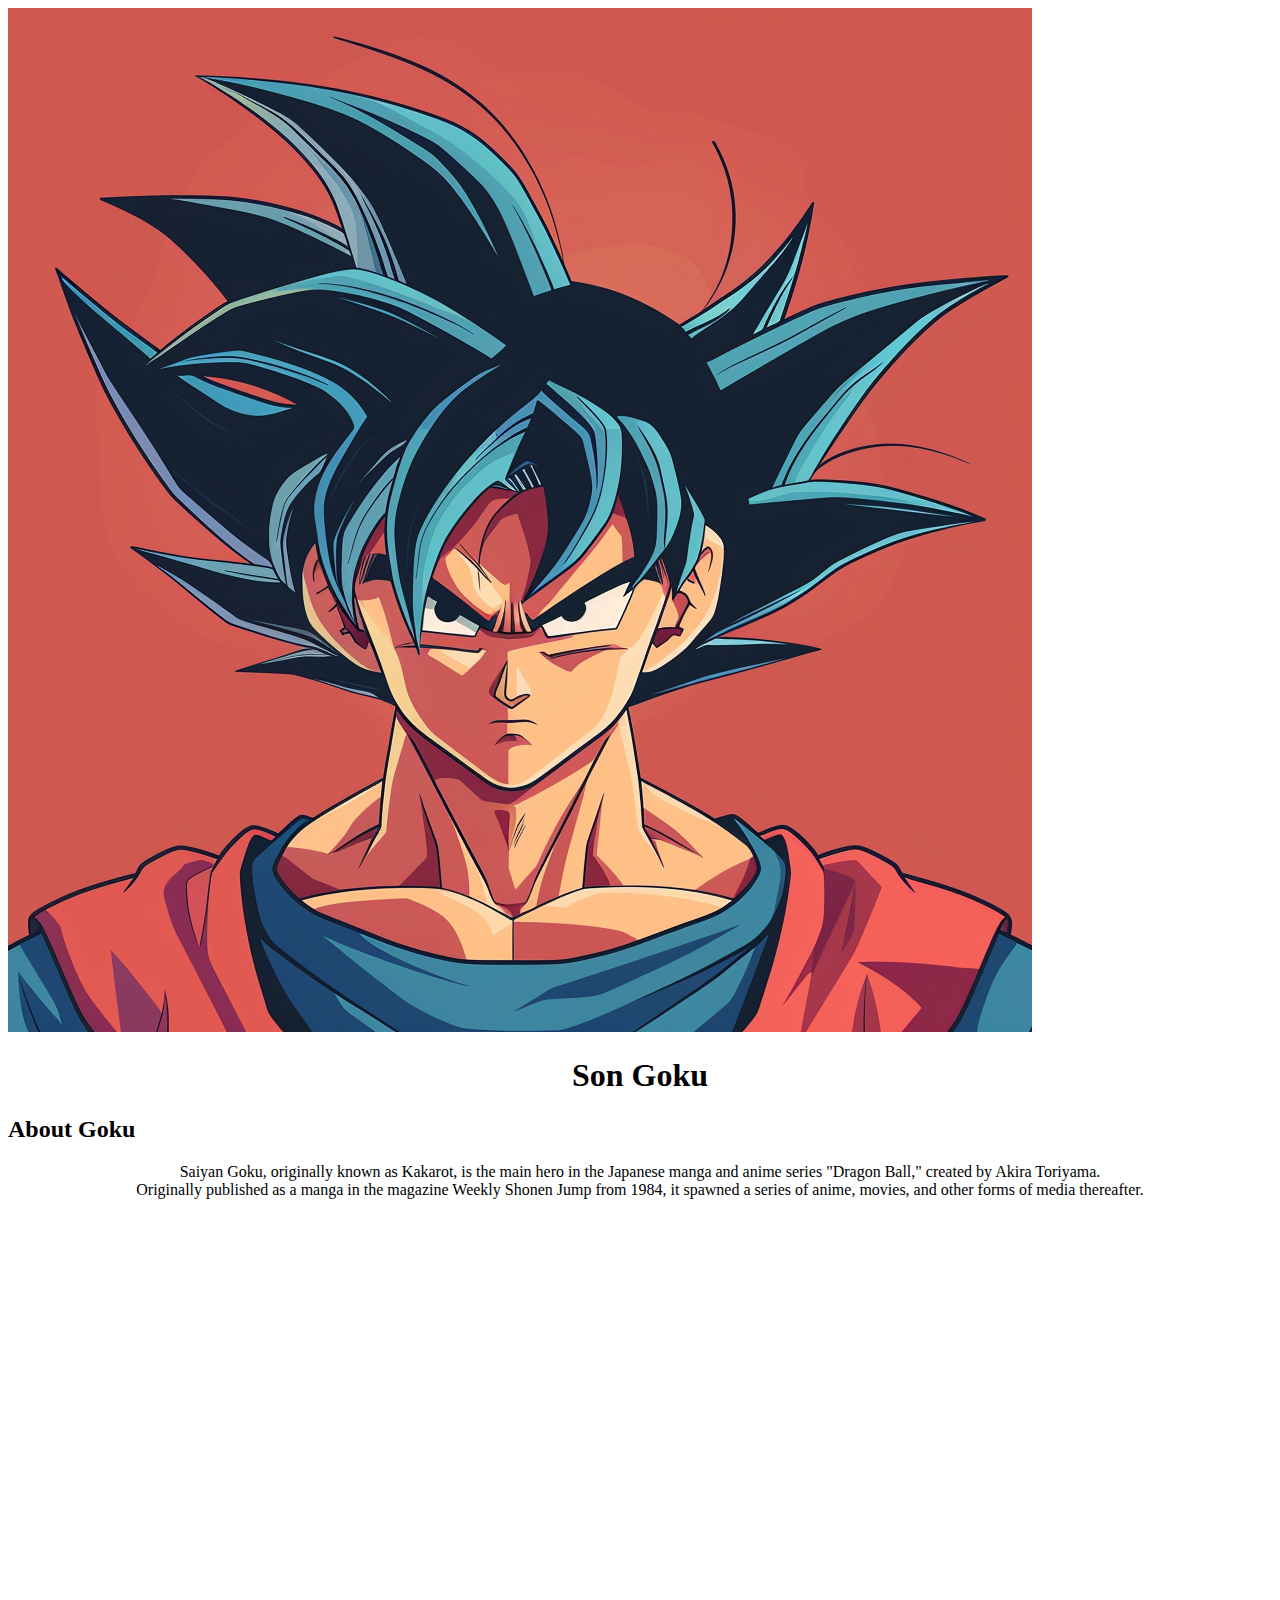
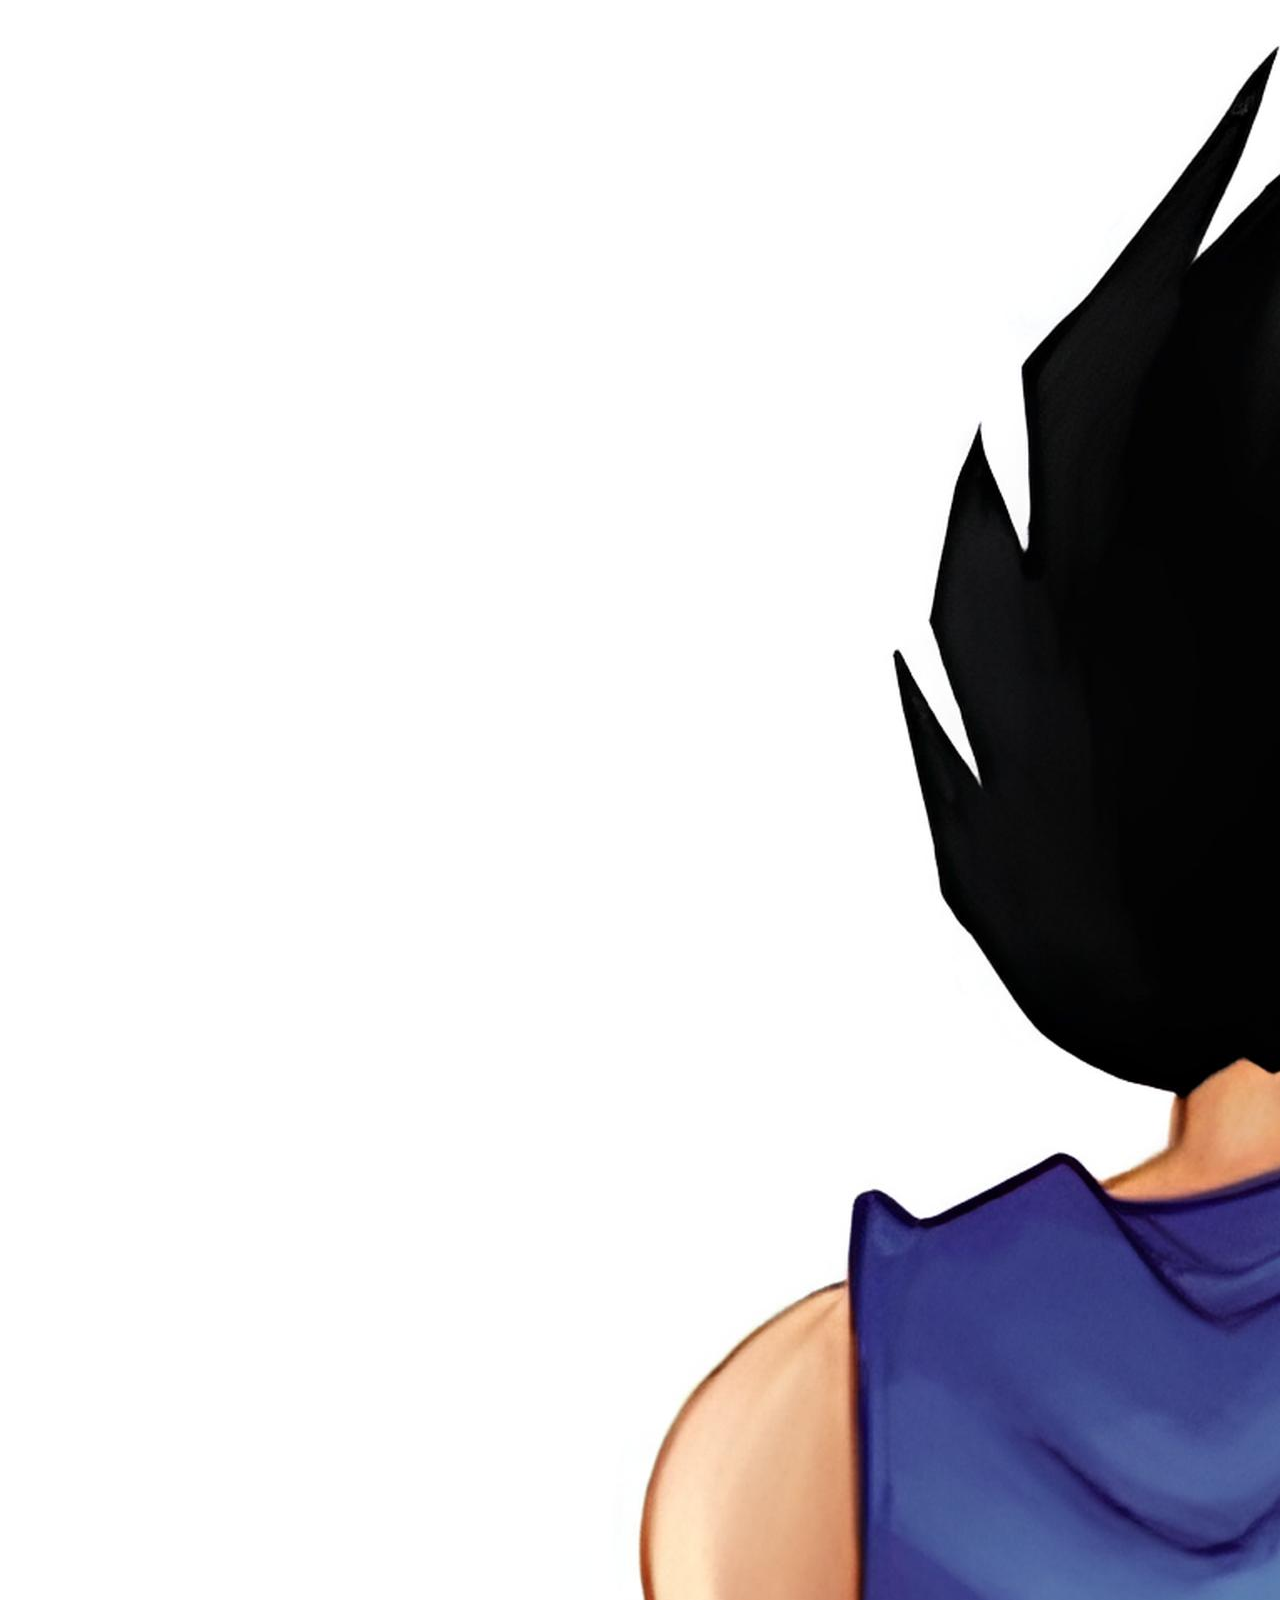
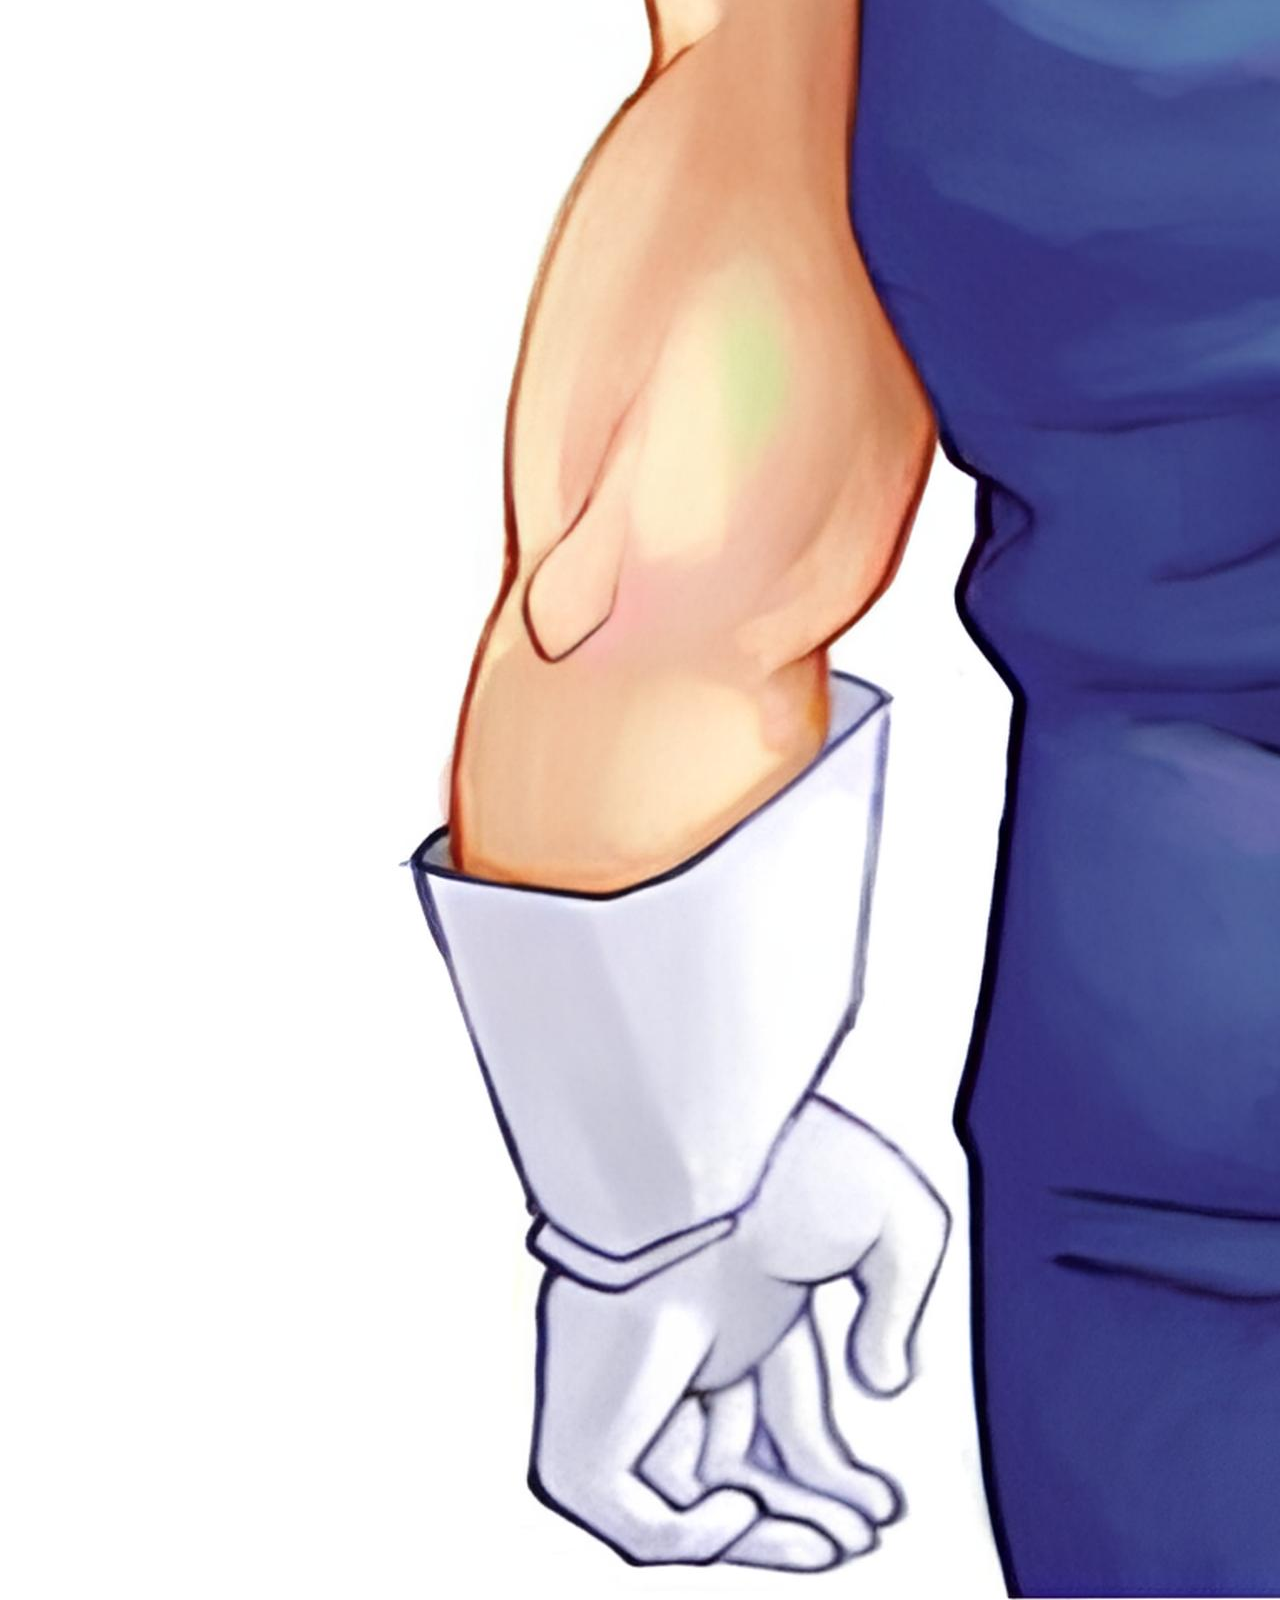
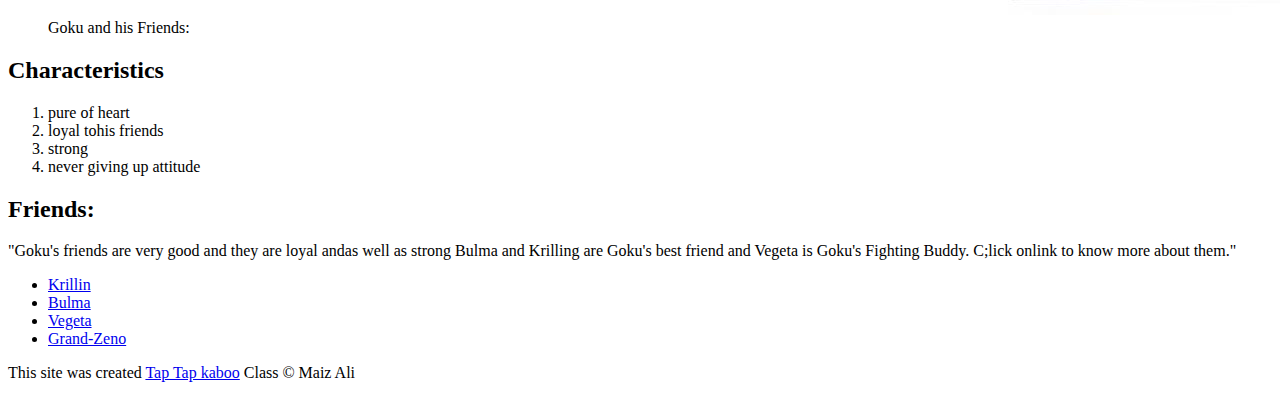
==== index.html @ d42422aa "change img name" ====
<!DOCTYPE html>
<html lang="en">
<head>
    <meta charset="UTF-8">
    <meta name="viewport" content="width=device-width, initial-scale=1.0">
    
    <title>Goku</title>
    <link rel="icon" type="image/x-icon" href="/img/tab.jpg">
    
</head>
<body>
    <!--Header Element-->
    <header>
        <img src="/img/one.png" alt="Goku">
        <h1><center>Son Goku</center></h1>
    </header>
    <!-- Main Element -->
     <main id="main">
<h2>About Goku</h2>
<p><center>  Saiyan <span class="change">Goku</span>, originally known as Kakarot, is the main hero in the Japanese manga and anime series "Dragon Ball," created by Akira Toriyama. <br> Originally published as a manga in the magazine Weekly Shonen Jump from 1984, it spawned a series of anime, movies, and other forms of media thereafter.</center></p>
<figure><img src="/img/two.jpg" alt="friend">
<figcaption>Goku and his Friends:</figcaption> </figure>

<h2>Characteristics</h2>
<!-- Characteristic  -->
<ol>
    <li>pure of heart</li>
    <li>loyal tohis friends</li>
    <li>strong</li>
    <li>never giving up attitude</li>
</ol>
<!-- Friends -->
<h2>Friends:</h2>
<caption>"Goku's friends are very good and they are loyal andas well as strong Bulma and Krilling are Goku's best friend and Vegeta is Goku's Fighting Buddy. C;lick onlink to know more about them."</caption>
<ul>
    <li><a href="https://dragonball.fandom.com/wiki/Krillin" target="_blank">Krillin</a></li>
    <li><a href="https://dragonball.fandom.com/wiki/Bulma?so=search"target="_blank" >Bulma</a></li>
    <li><a href="https://dragonball.fandom.com/wiki/Vegeta"target="_blank">Vegeta</a></li>
    <li><a href="https://dragonball.fandom.com/wiki/Zeno" target="_blank" >Grand-Zeno</a></li>
</ul>
<!-- Footer -->
     <footer>
        <p>This site was created <a href="https://www.taptapkaboom.com/" target="_blank">Tap Tap kaboo</a> Class &copy; Maiz Ali</p>
     </footer>

</main>
</body>
</html>
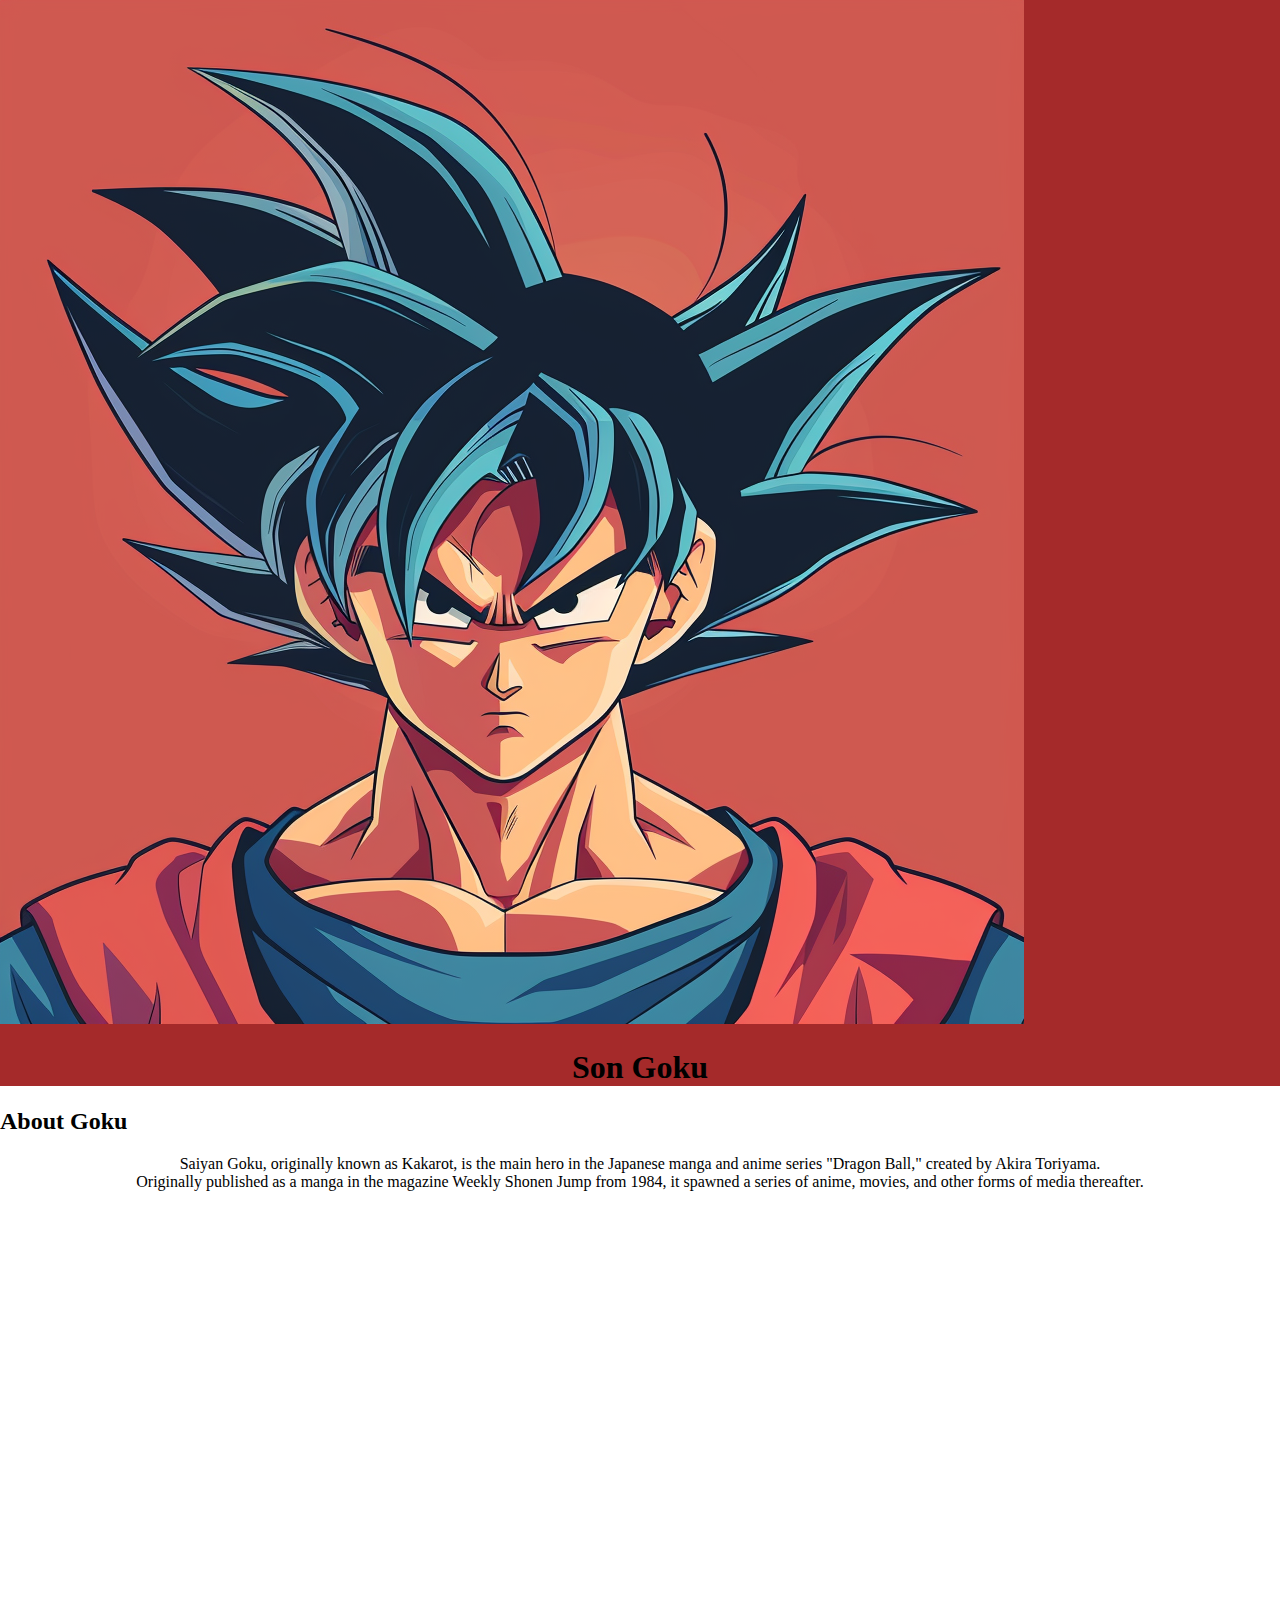
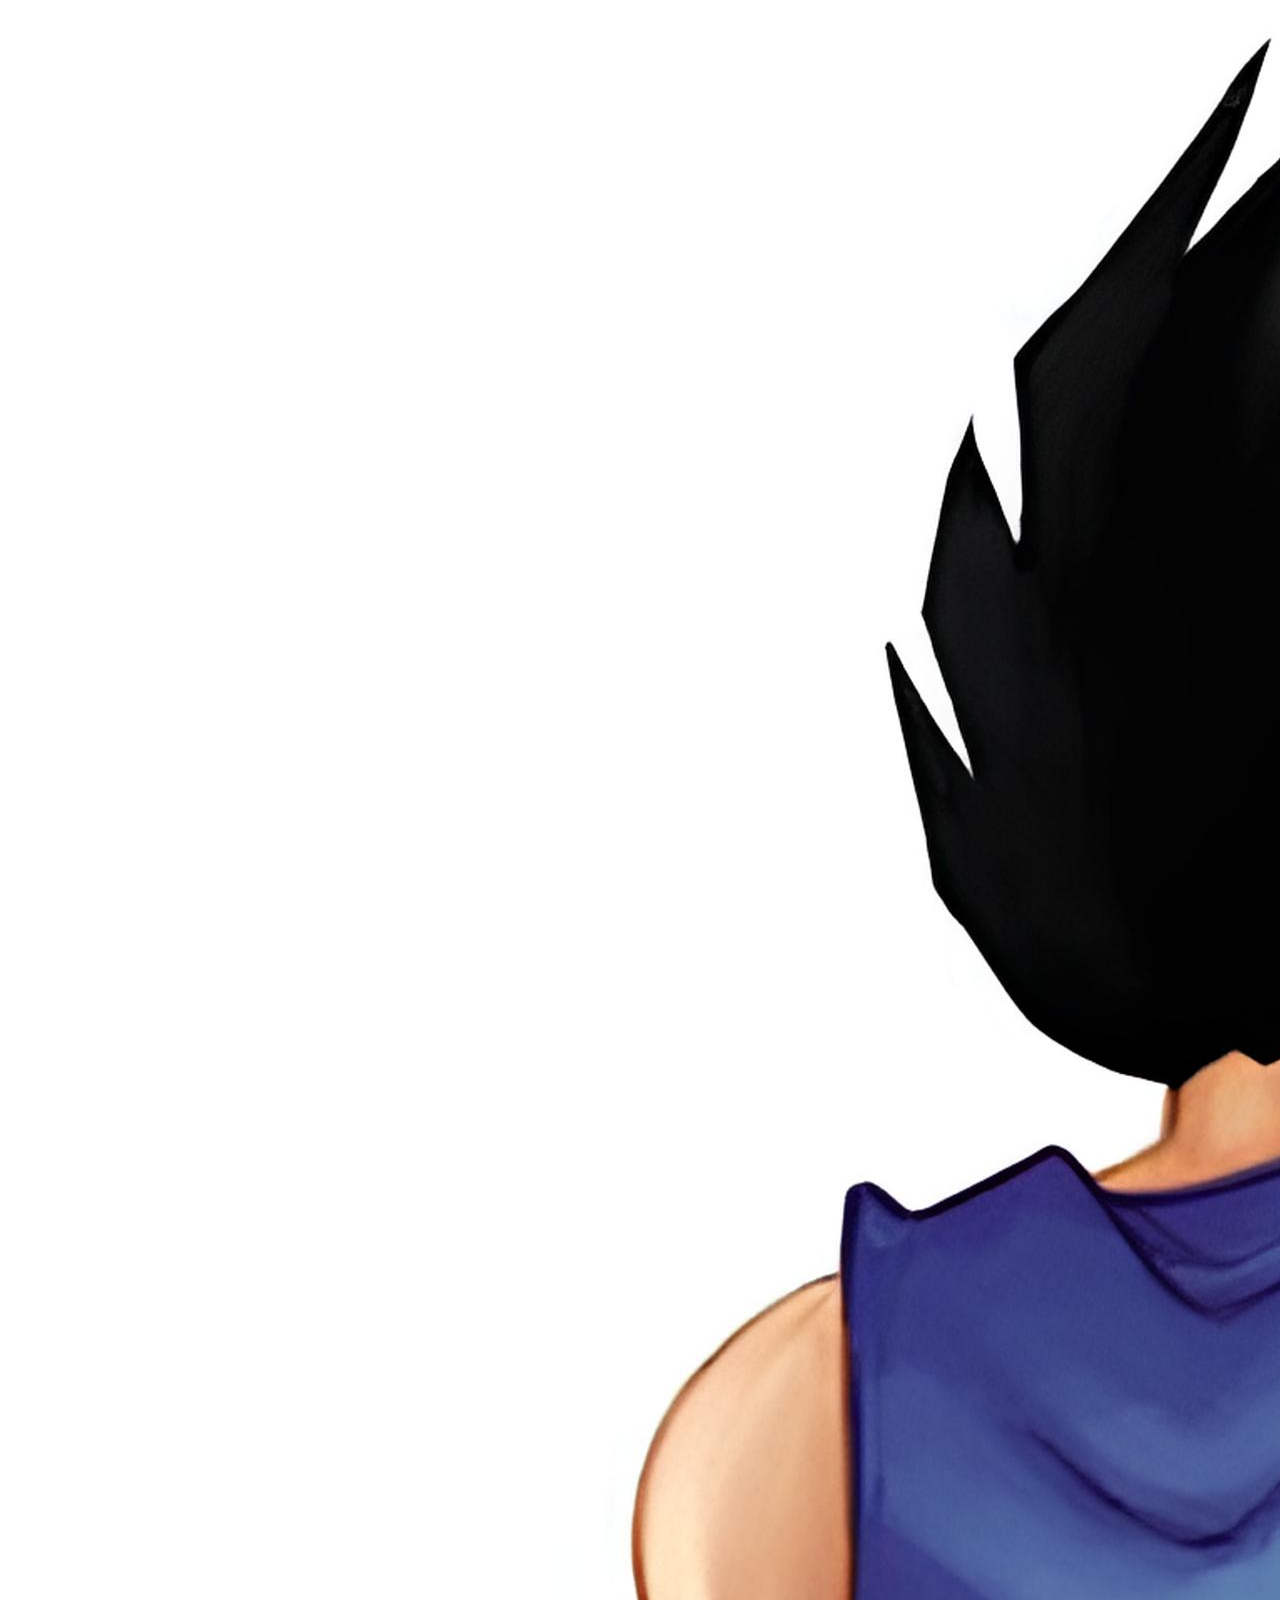
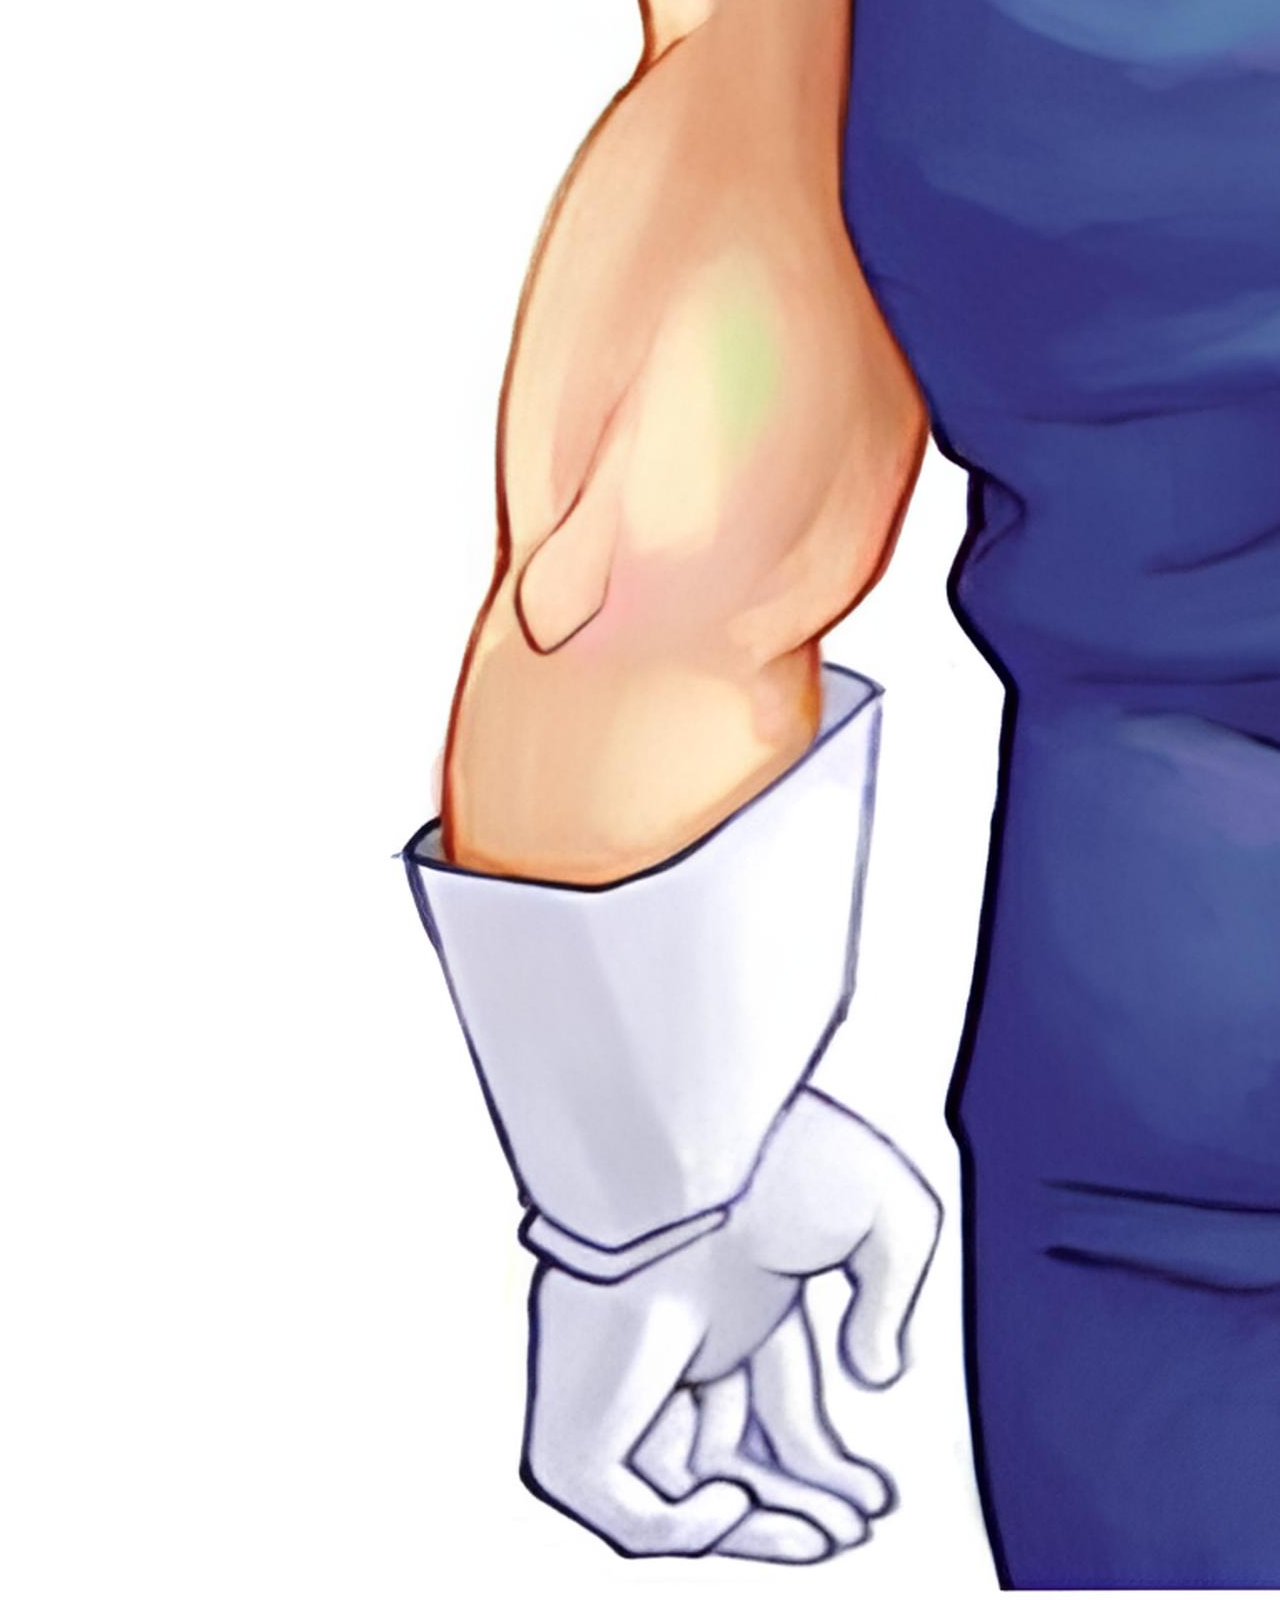
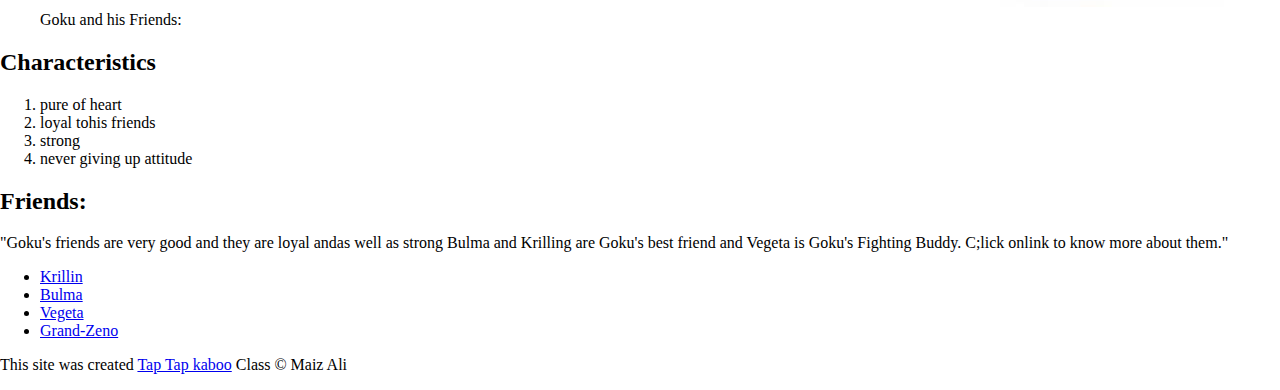
==== commit 020b8484: "writing css" ====
--- a/index.html
+++ b/index.html
@@ -6,7 +6,7 @@
     
     <title>Goku</title>
     <link rel="icon" type="image/x-icon" href="/img/tab.jpg">
-    
+    <link rel="stylesheet" href="/css/goku.css">
 </head>
 <body>
     <!--Header Element-->
--- a/css/goku.css
+++ b/css/goku.css
@@ -0,0 +1,6 @@
+html,body{
+    margin: 0;
+}
+header{
+    background-color: brown;
+}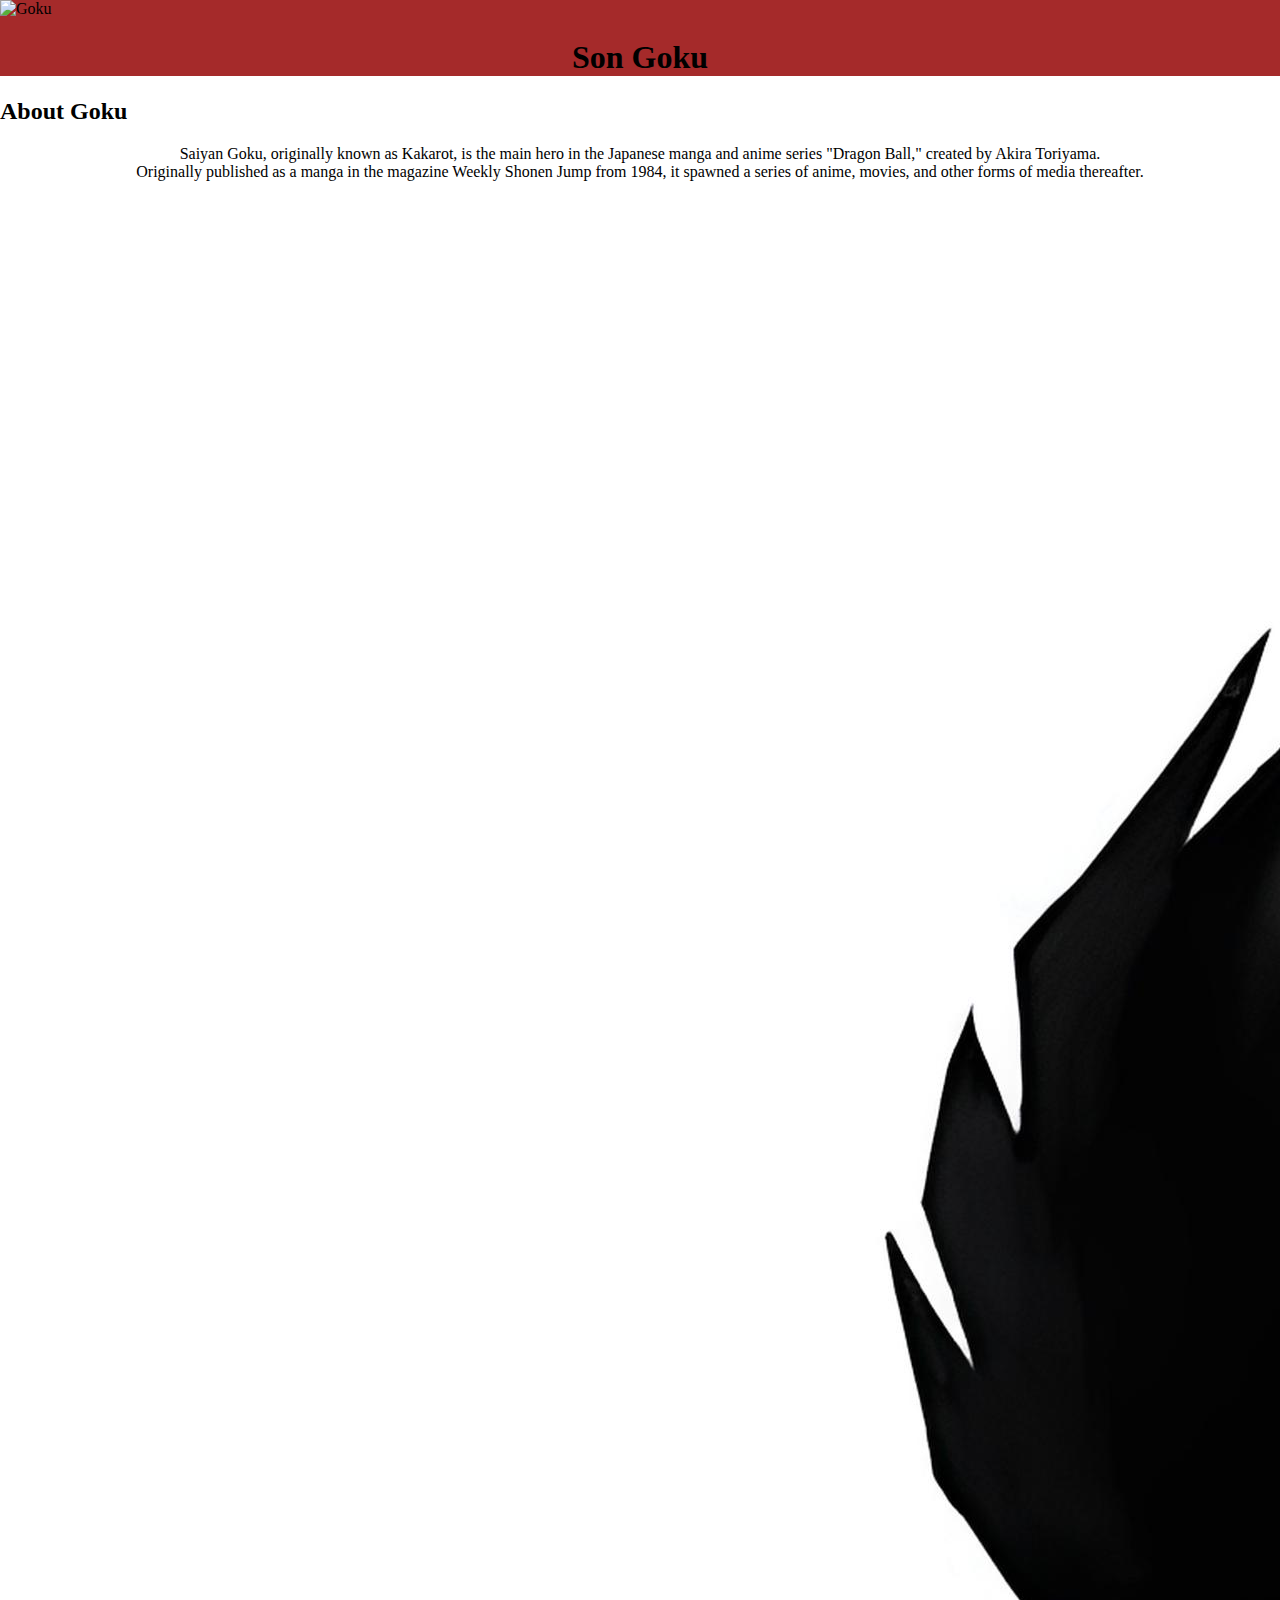
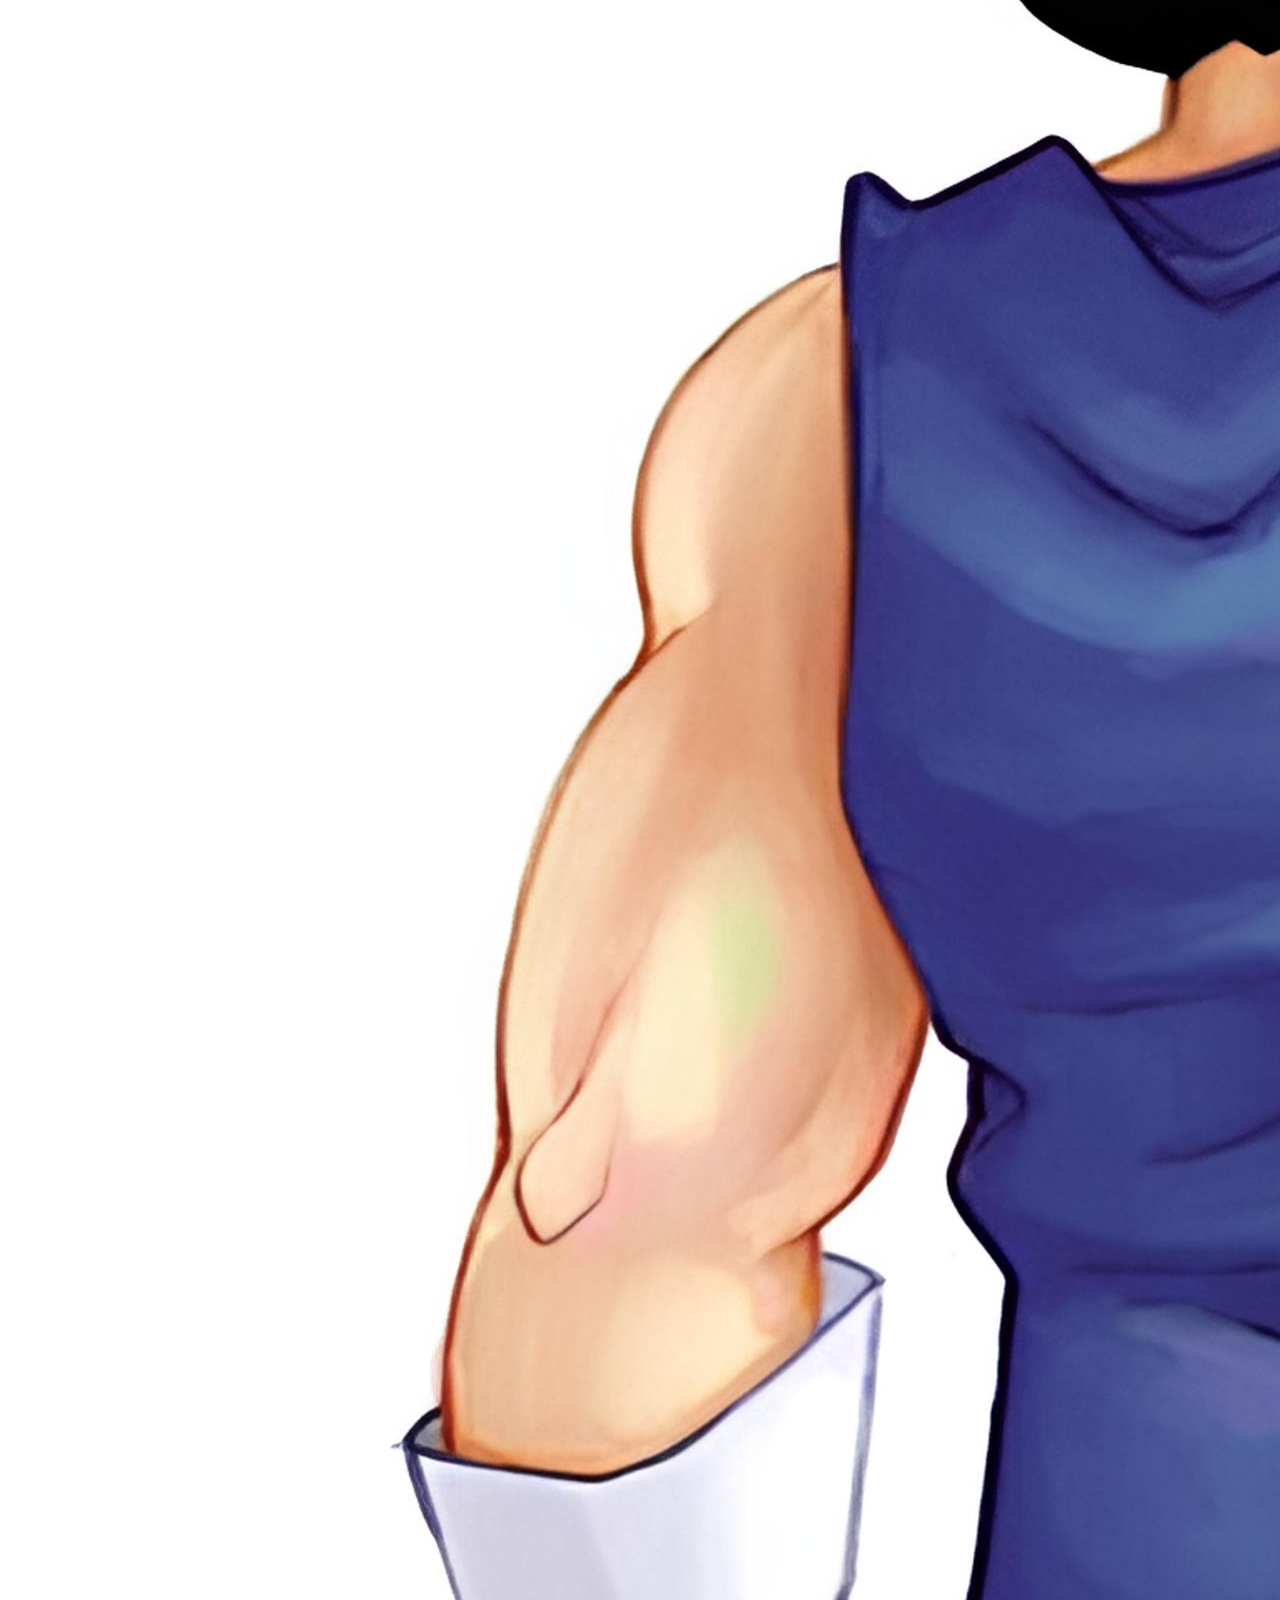
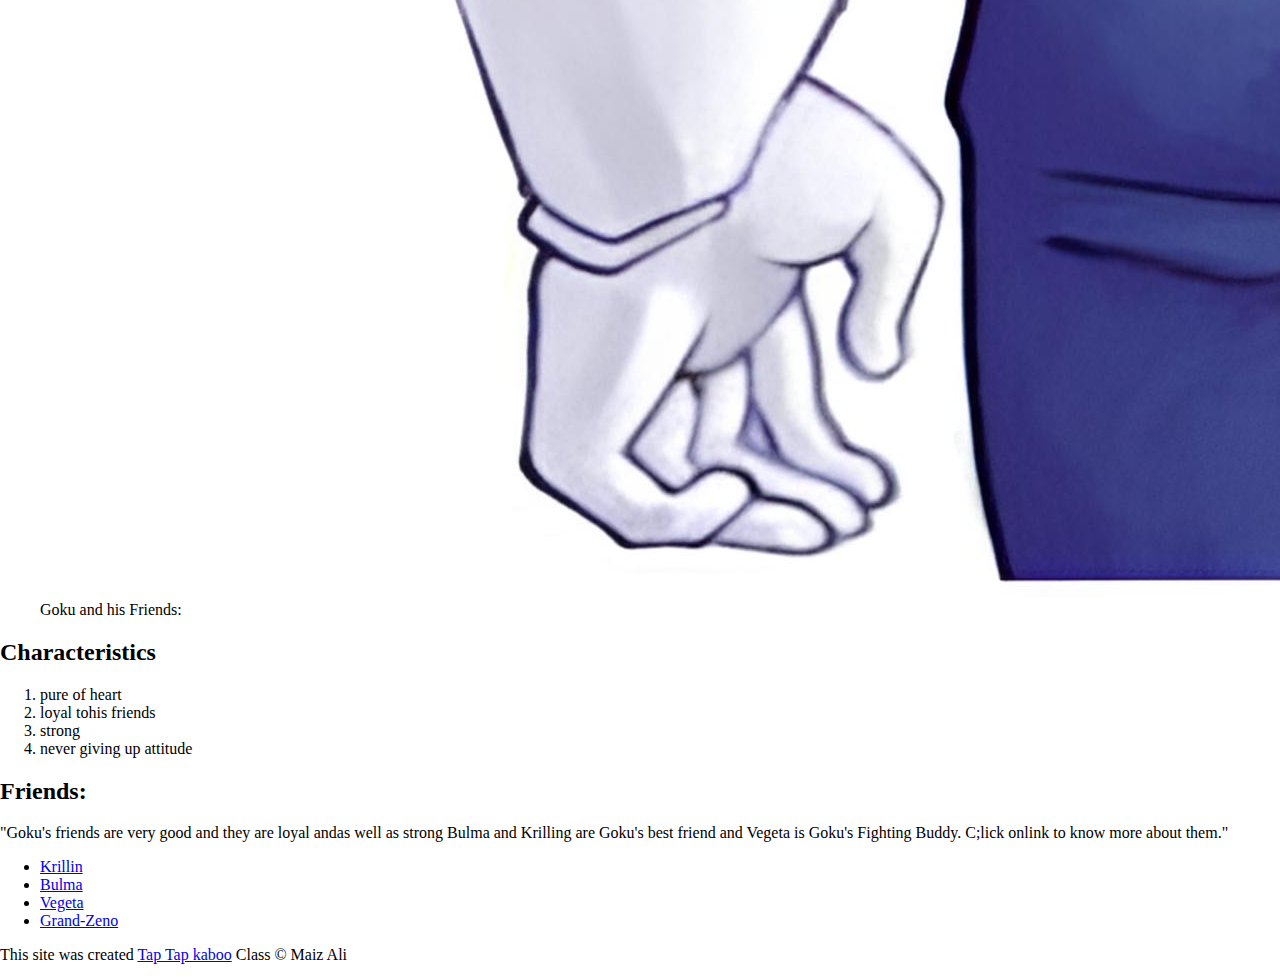
==== commit 3d624914: "insert img link" ====
--- a/index.html
+++ b/index.html
@@ -11,7 +11,7 @@
 <body>
     <!--Header Element-->
     <header>
-        <img src="/img/one.png" alt="Goku">
+        <img src="https://avatarfiles.alphacoders.com/375/375590.png" alt="Goku">
         <h1><center>Son Goku</center></h1>
     </header>
     <!-- Main Element -->
--- a/css/goku.css
+++ b/css/goku.css
@@ -1,5 +1,6 @@
 html,body{
     margin: 0;
+    padding: 0;
 }
 header{
     background-color: brown;
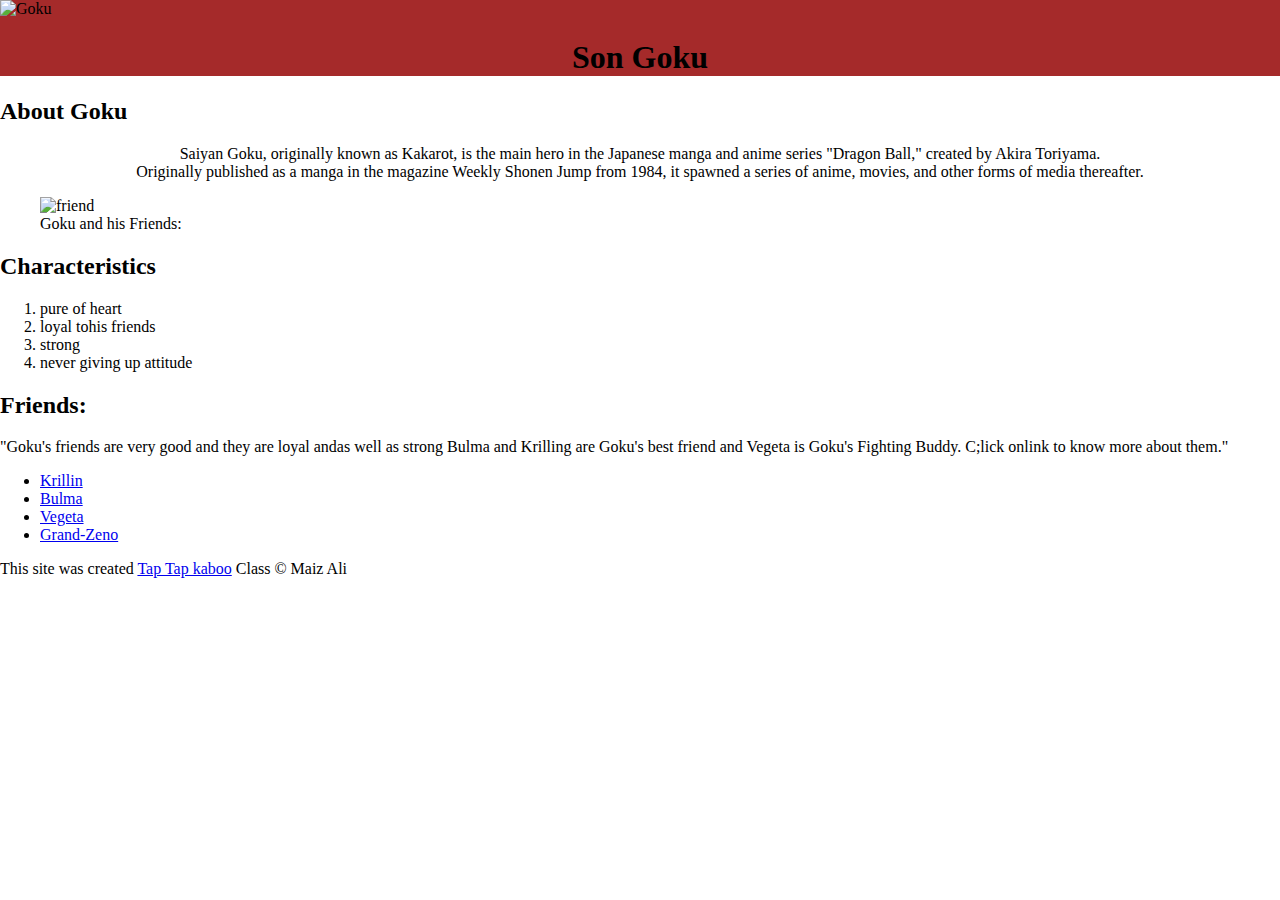
==== commit 7d18fd0e: "1" ====
--- a/index.html
+++ b/index.html
@@ -18,7 +18,7 @@
      <main id="main">
 <h2>About Goku</h2>
 <p><center>  Saiyan <span class="change">Goku</span>, originally known as Kakarot, is the main hero in the Japanese manga and anime series "Dragon Ball," created by Akira Toriyama. <br> Originally published as a manga in the magazine Weekly Shonen Jump from 1984, it spawned a series of anime, movies, and other forms of media thereafter.</center></p>
-<figure><img src="/img/two.jpg" alt="friend">
+<figure><img src="https://encrypted-tbn0.gstatic.com/images?q=tbn:ANd9GcSZwIaMaCxLRTK2gRFXDJdBNz4Us2oyaoLaHA&s" alt="friend">
 <figcaption>Goku and his Friends:</figcaption> </figure>
 
 <h2>Characteristics</h2>
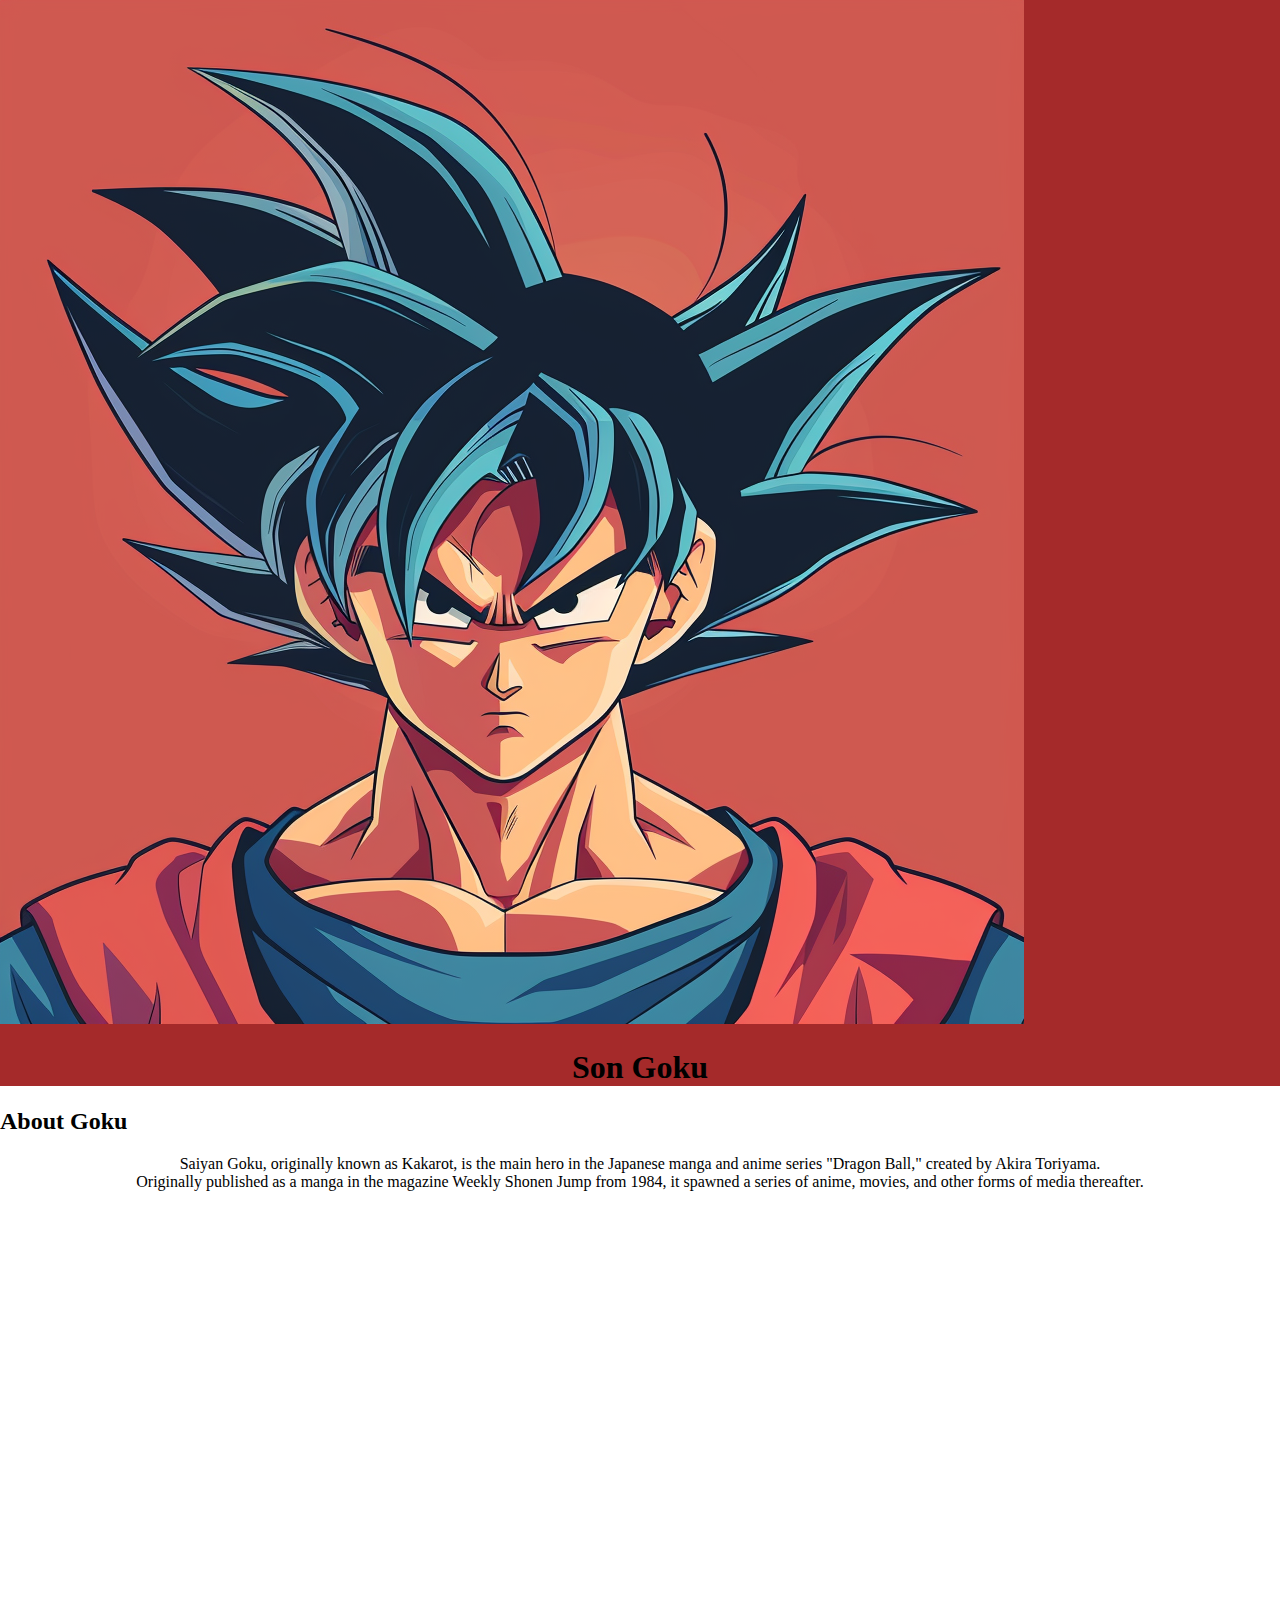
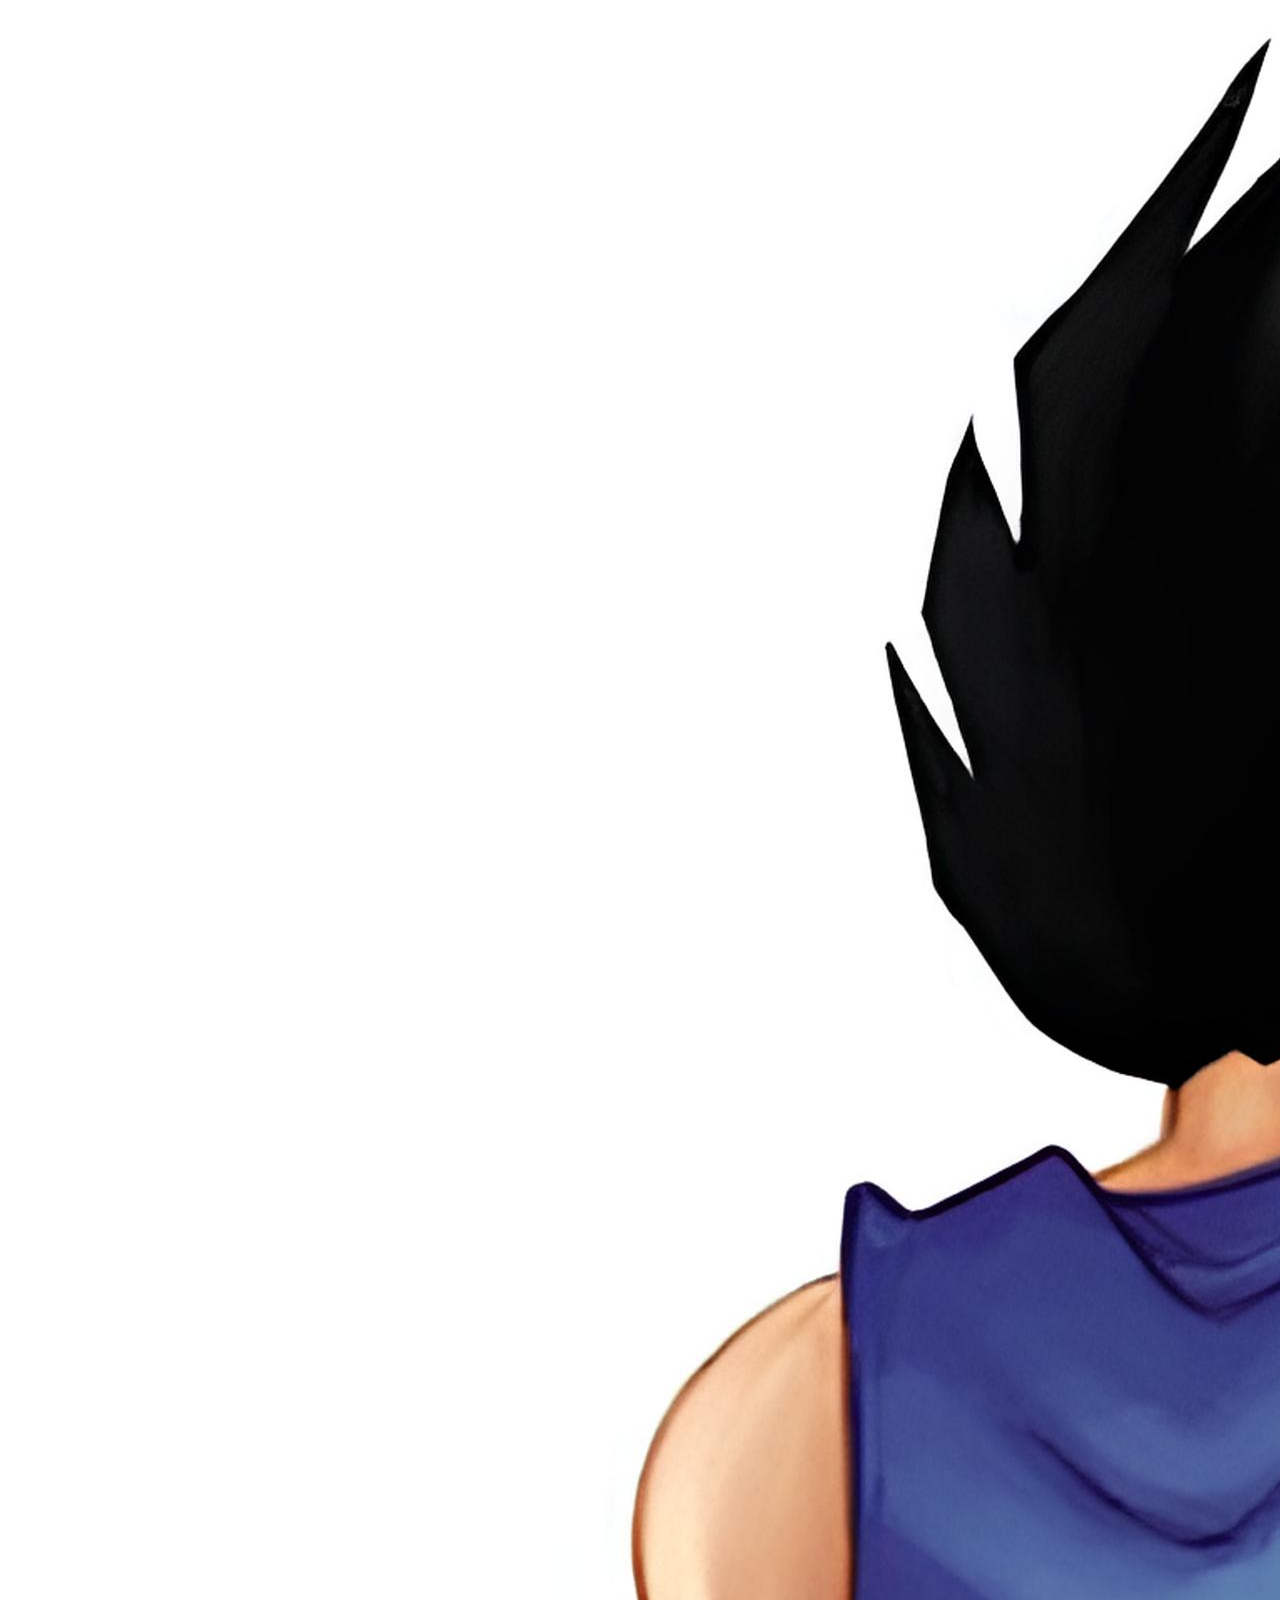
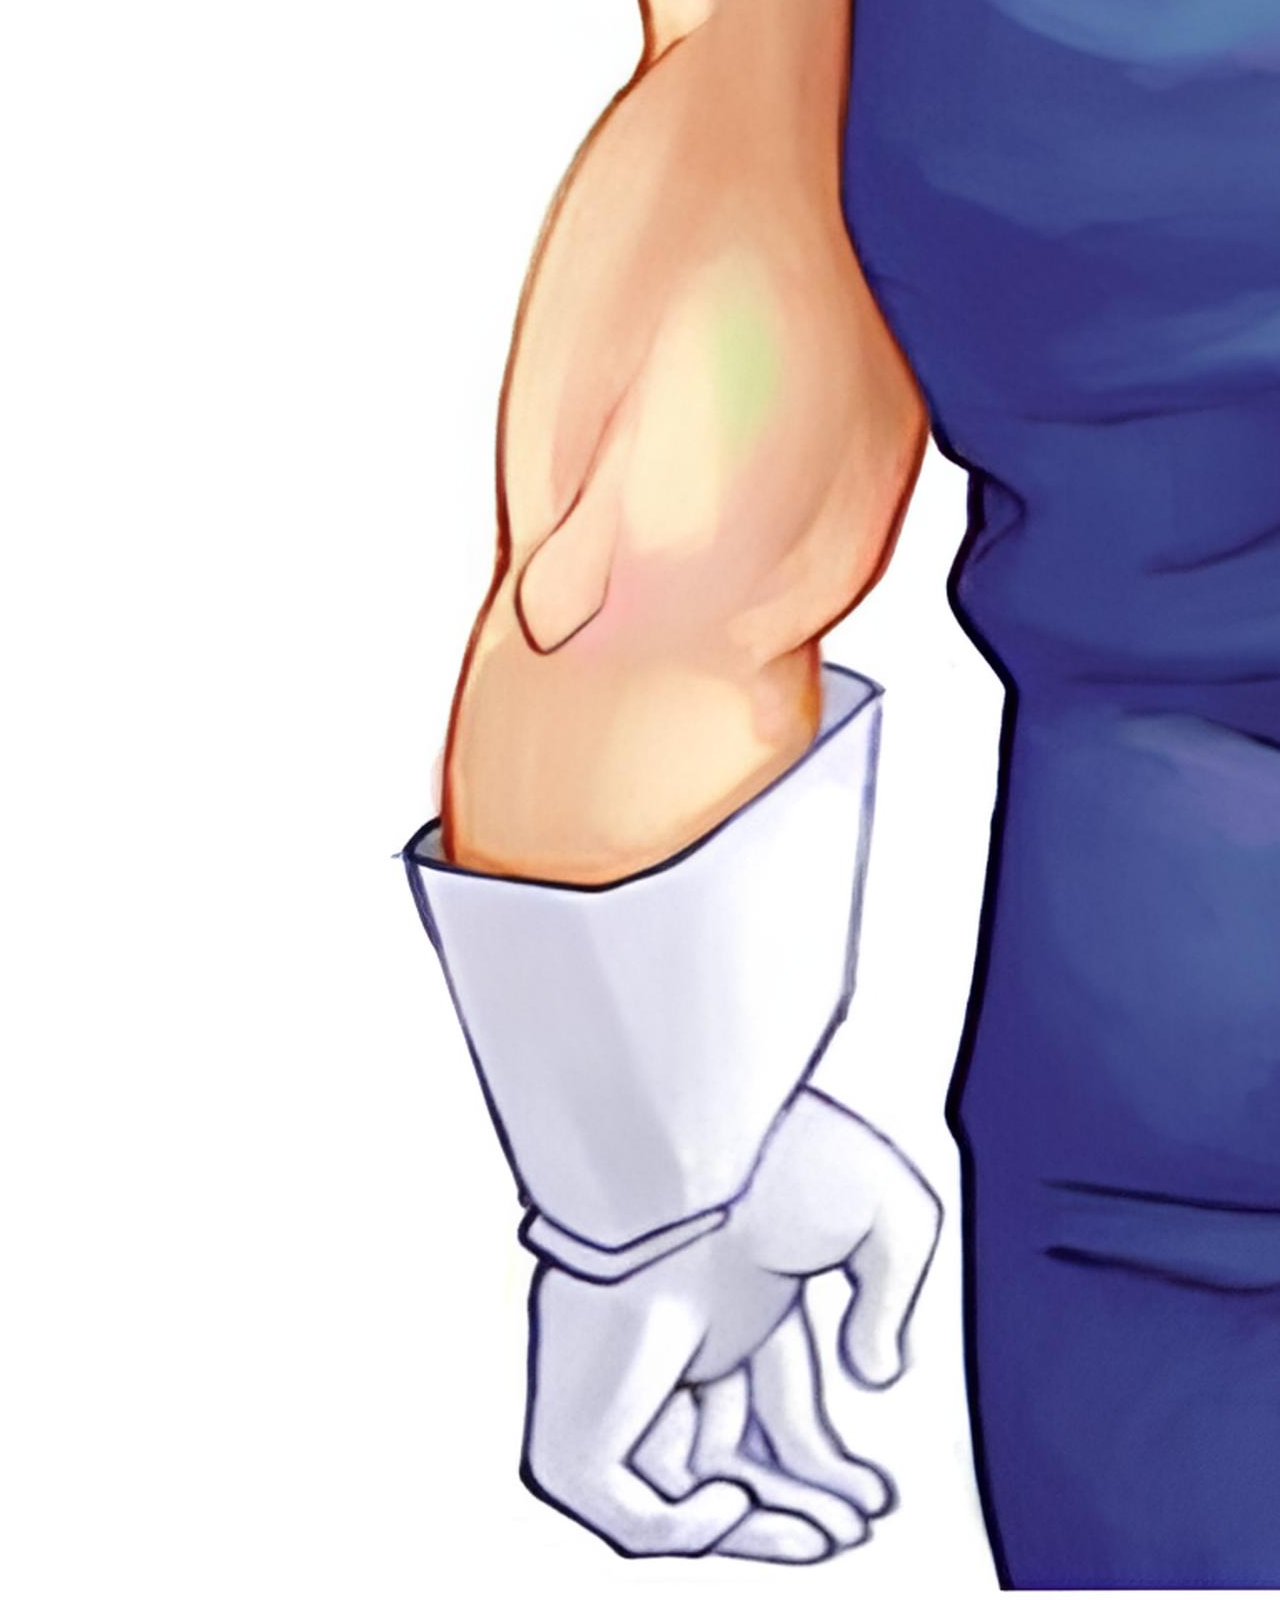
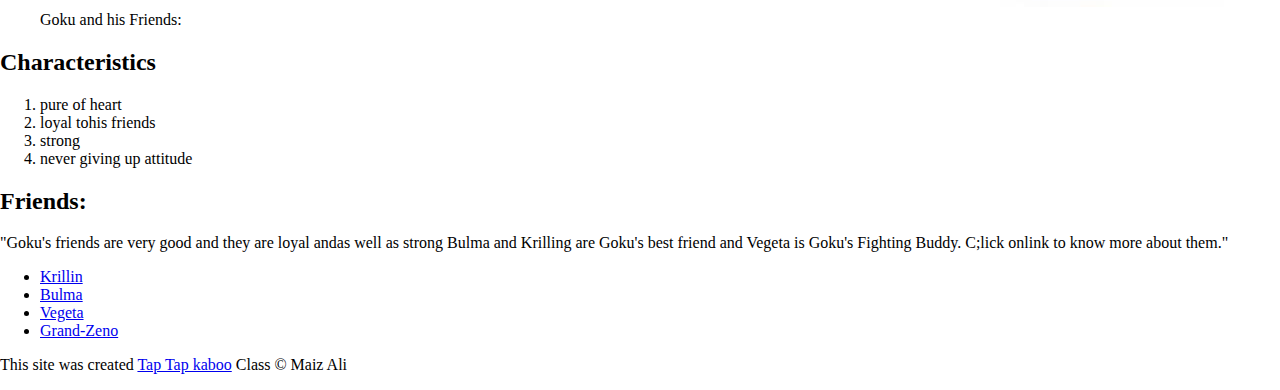
==== commit 733fdb02: "Update index.html" ====
--- a/index.html
+++ b/index.html
@@ -11,14 +11,14 @@
 <body>
     <!--Header Element-->
     <header>
-        <img src="https://avatarfiles.alphacoders.com/375/375590.png" alt="Goku">
+        <img src="/img/one.png" alt="Goku">
         <h1><center>Son Goku</center></h1>
     </header>
     <!-- Main Element -->
      <main id="main">
 <h2>About Goku</h2>
 <p><center>  Saiyan <span class="change">Goku</span>, originally known as Kakarot, is the main hero in the Japanese manga and anime series "Dragon Ball," created by Akira Toriyama. <br> Originally published as a manga in the magazine Weekly Shonen Jump from 1984, it spawned a series of anime, movies, and other forms of media thereafter.</center></p>
-<figure><img src="https://encrypted-tbn0.gstatic.com/images?q=tbn:ANd9GcSZwIaMaCxLRTK2gRFXDJdBNz4Us2oyaoLaHA&s" alt="friend">
+<figure><img src="/img/two.jpg" alt="friend">
 <figcaption>Goku and his Friends:</figcaption> </figure>
 
 <h2>Characteristics</h2>
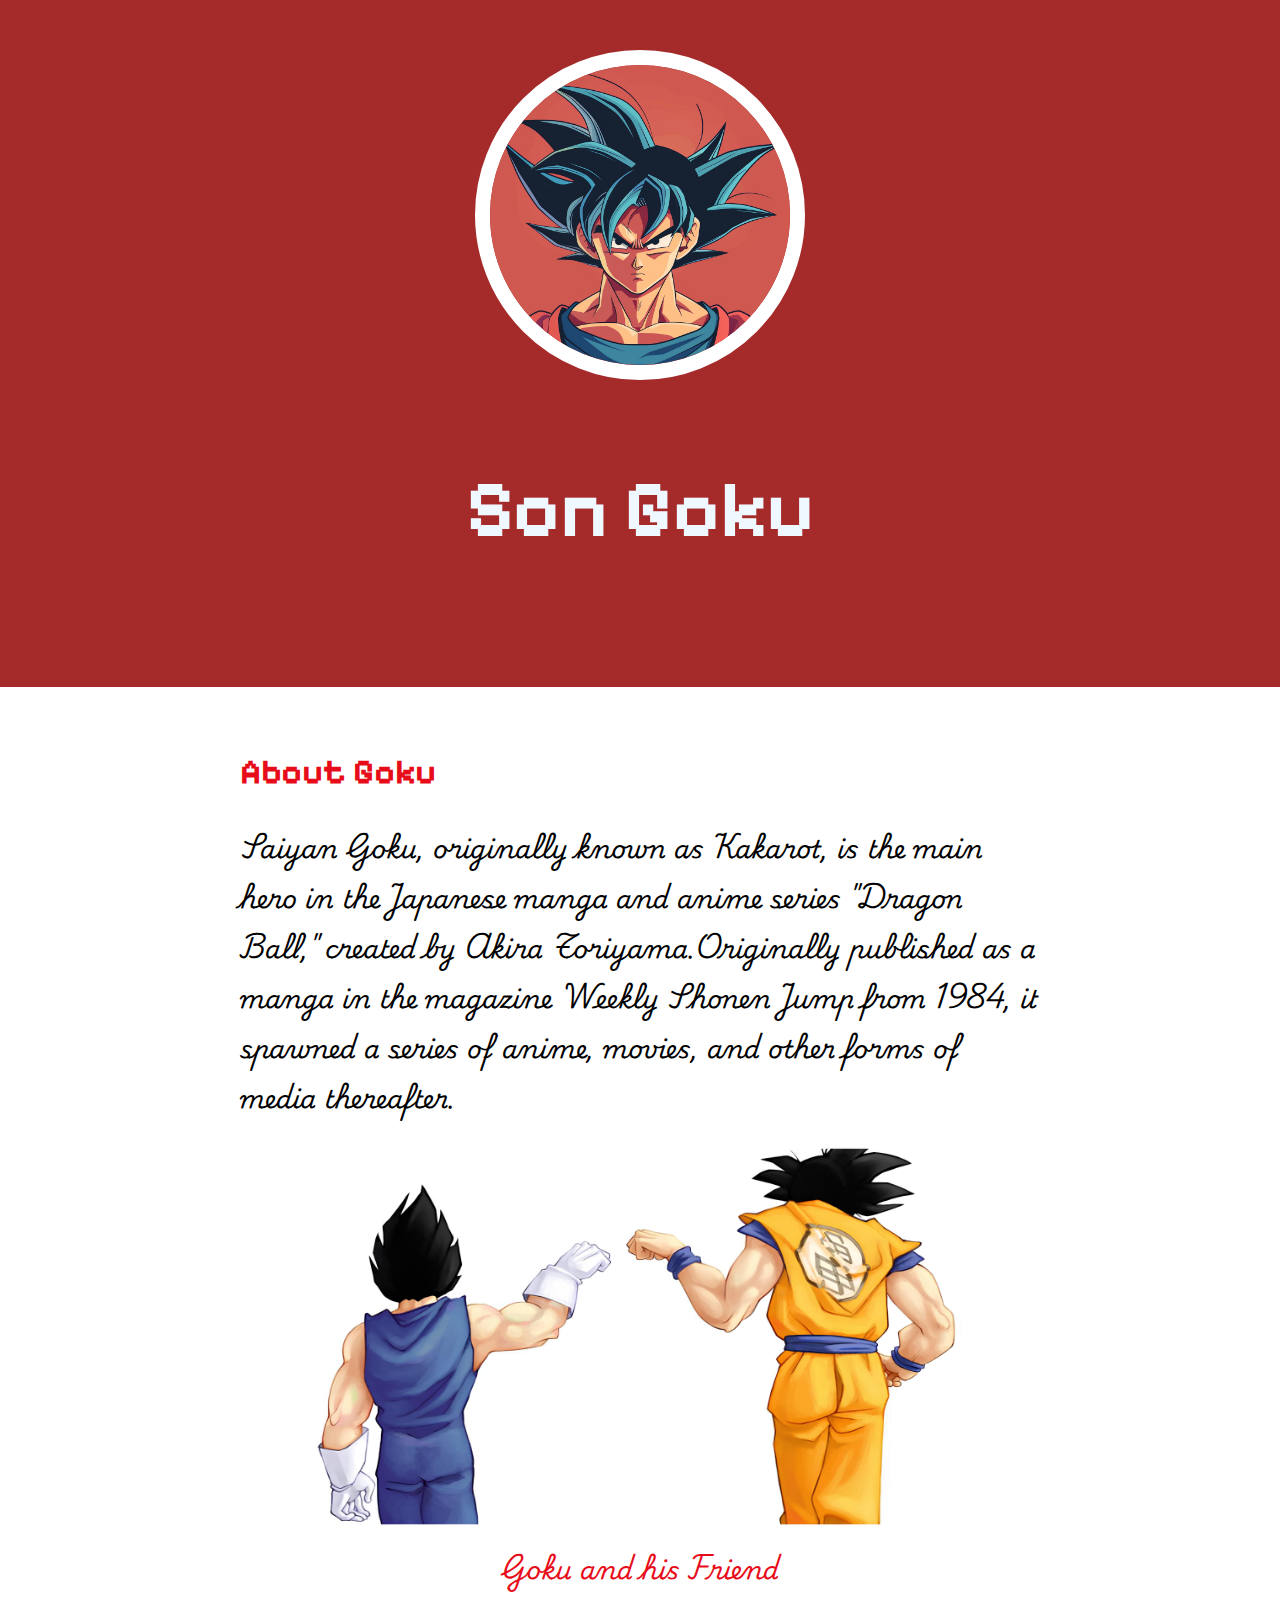
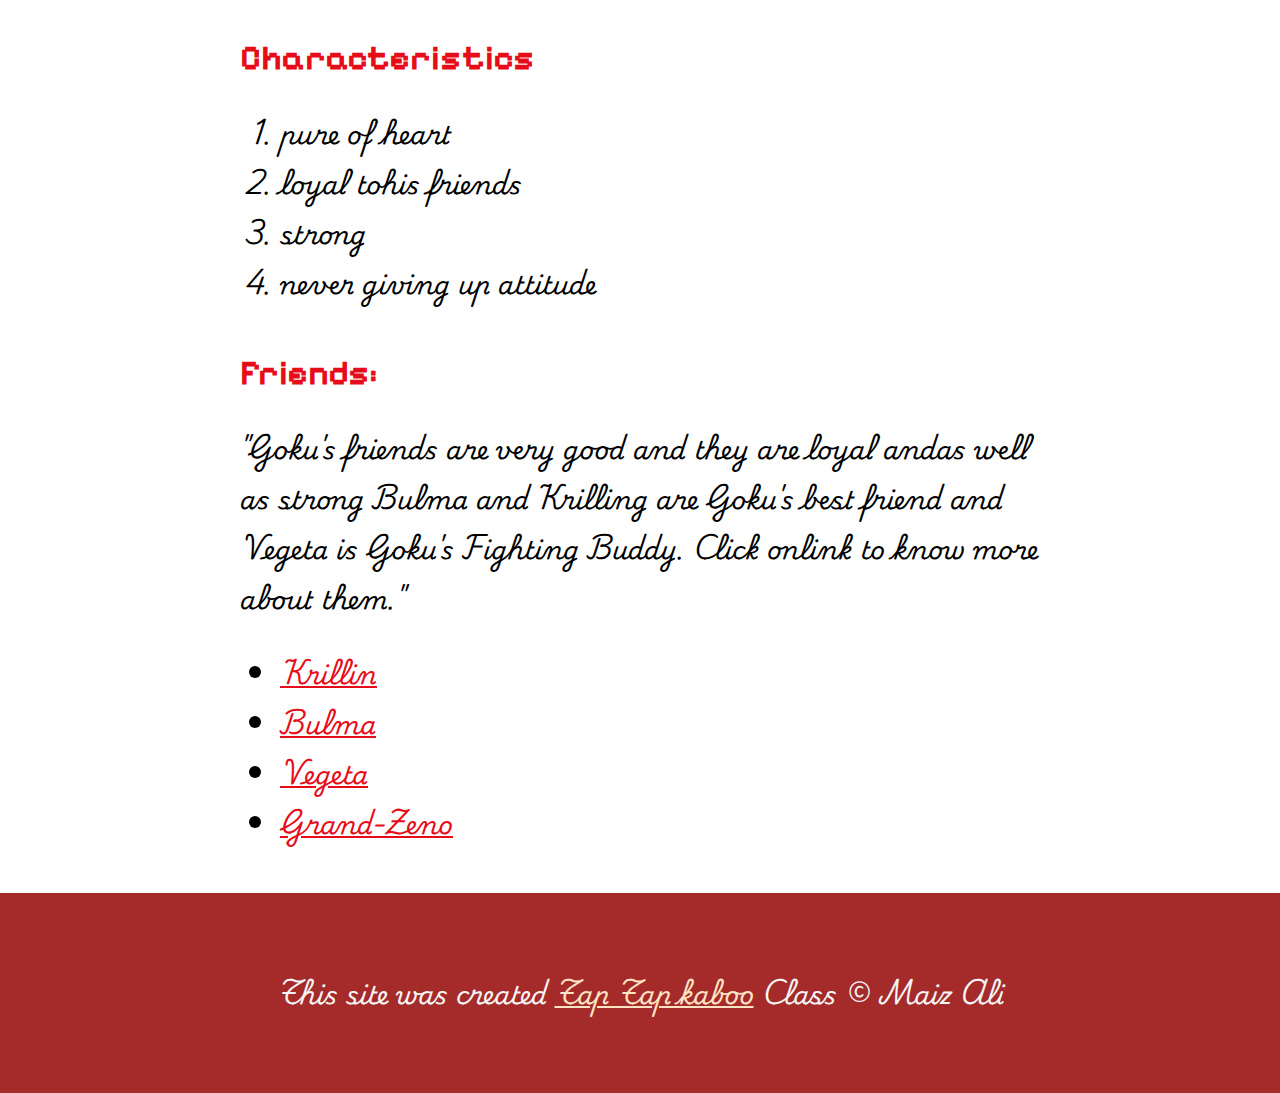
==== commit 76db3942: "arote some css for our character and change some html" ====
--- a/index.html
+++ b/index.html
@@ -5,7 +5,12 @@
     <meta name="viewport" content="width=device-width, initial-scale=1.0">
     
     <title>Goku</title>
-    <link rel="icon" type="image/x-icon" href="/img/tab.jpg">
+    <link rel="preconnect" href="https://fonts.googleapis.com">
+<link rel="preconnect" href="https://fonts.gstatic.com" crossorigin>
+<link href="https://fonts.googleapis.com/css2?family=Pixelify+Sans:wght@400..700&display=swap" rel="stylesheet">
+<link href="https://fonts.googleapis.com/css2?family=Pixelify+Sans:wght@400..700&family=Playwrite+BE+VLG:wght@100..400&display=swap" rel="stylesheet">
+
+<link rel="icon" type="image/x-icon" href="/img/tab.jpg">
     <link rel="stylesheet" href="/css/goku.css">
 </head>
 <body>
@@ -17,9 +22,9 @@
     <!-- Main Element -->
      <main id="main">
 <h2>About Goku</h2>
-<p><center>  Saiyan <span class="change">Goku</span>, originally known as Kakarot, is the main hero in the Japanese manga and anime series "Dragon Ball," created by Akira Toriyama. <br> Originally published as a manga in the magazine Weekly Shonen Jump from 1984, it spawned a series of anime, movies, and other forms of media thereafter.</center></p>
+<p>  Saiyan <span class="change">Goku</span>, originally known as Kakarot, is the main hero in the Japanese manga and anime series "Dragon Ball," created by Akira Toriyama.Originally published as a manga in the magazine Weekly Shonen Jump from 1984, it spawned a series of anime, movies, and other forms of media thereafter.</p>
 <figure><img src="/img/two.jpg" alt="friend">
-<figcaption>Goku and his Friends:</figcaption> </figure>
+<figcaption class="caption">Goku and his Friend</figcaption> </figure>
 
 <h2>Characteristics</h2>
 <!-- Characteristic  -->
@@ -31,7 +36,7 @@
 </ol>
 <!-- Friends -->
 <h2>Friends:</h2>
-<caption>"Goku's friends are very good and they are loyal andas well as strong Bulma and Krilling are Goku's best friend and Vegeta is Goku's Fighting Buddy. C;lick onlink to know more about them."</caption>
+<p> "Goku's friends are very good and they are loyal andas well as strong Bulma and Krilling are Goku's best friend and Vegeta is Goku's Fighting Buddy. Click onlink to know more about them."</p>
 <ul>
     <li><a href="https://dragonball.fandom.com/wiki/Krillin" target="_blank">Krillin</a></li>
     <li><a href="https://dragonball.fandom.com/wiki/Bulma?so=search"target="_blank" >Bulma</a></li>
@@ -39,10 +44,10 @@
     <li><a href="https://dragonball.fandom.com/wiki/Zeno" target="_blank" >Grand-Zeno</a></li>
 </ul>
 <!-- Footer -->
+</main>
      <footer>
         <p>This site was created <a href="https://www.taptapkaboom.com/" target="_blank">Tap Tap kaboo</a> Class &copy; Maiz Ali</p>
      </footer>
 
-</main>
 </body>
 </html>--- a/css/goku.css
+++ b/css/goku.css
@@ -1,7 +1,82 @@
 html,body{
     margin: 0;
     padding: 0;
+    line-height: 50px ; 
+    font-size: 25px;
+
 }
-header{
-    background-color: brown;
+header,h1{
+    background-color:brown ;
+    color: aliceblue;
+    text-align:center;
+    padding-top: 50px;
+    padding-bottom: 50px;
+font-size: 80px;
+
+}
+
+h1,h2{
+    font-family: "Pixelify Sans", sans-serif;
+    
+}
+
+
+header img{
+    border-radius: 170px;
+    width: 300px;
+    border: 15px solid rgb(255, 255, 255) ;
+    
+}
+main{ 
+    max-width: 800px;
+     margin: 0% auto;
+     padding: 20px ;
+}
+main img{
+    max-width: 100%;
+}
+h2{
+font-size: 35px;
+color: #e70c19;
+margin: 40px 0 10px;
+
+}
+p,ul,ol{
+    font-family: "Playwrite BE VLG", cursive;
+    font-weight: bold;
+    
+}
+figcaption.caption{
+    
+    font-family: "Playwrite BE VLG", cursive;
+    font-weight: bold;
+    color: #e70c19;
+    text-align: center;
+    margin: 0%;
+}
+a{
+    color: #e70c19;
+
+}
+a:hover{
+
+     color:black;
+}
+footer{
+    background-color:brown ;
+text-align: center;
+color: whitesmoke;
+padding: 50px;
+footer p{
+    margin: 0;
+}
+}
+footer a{
+    color: bisque;
+}
+footer a:hover{
+    color: rgb(72, 224, 191);
+    opacity: .5;
+    background-color: transparent;
+    
 }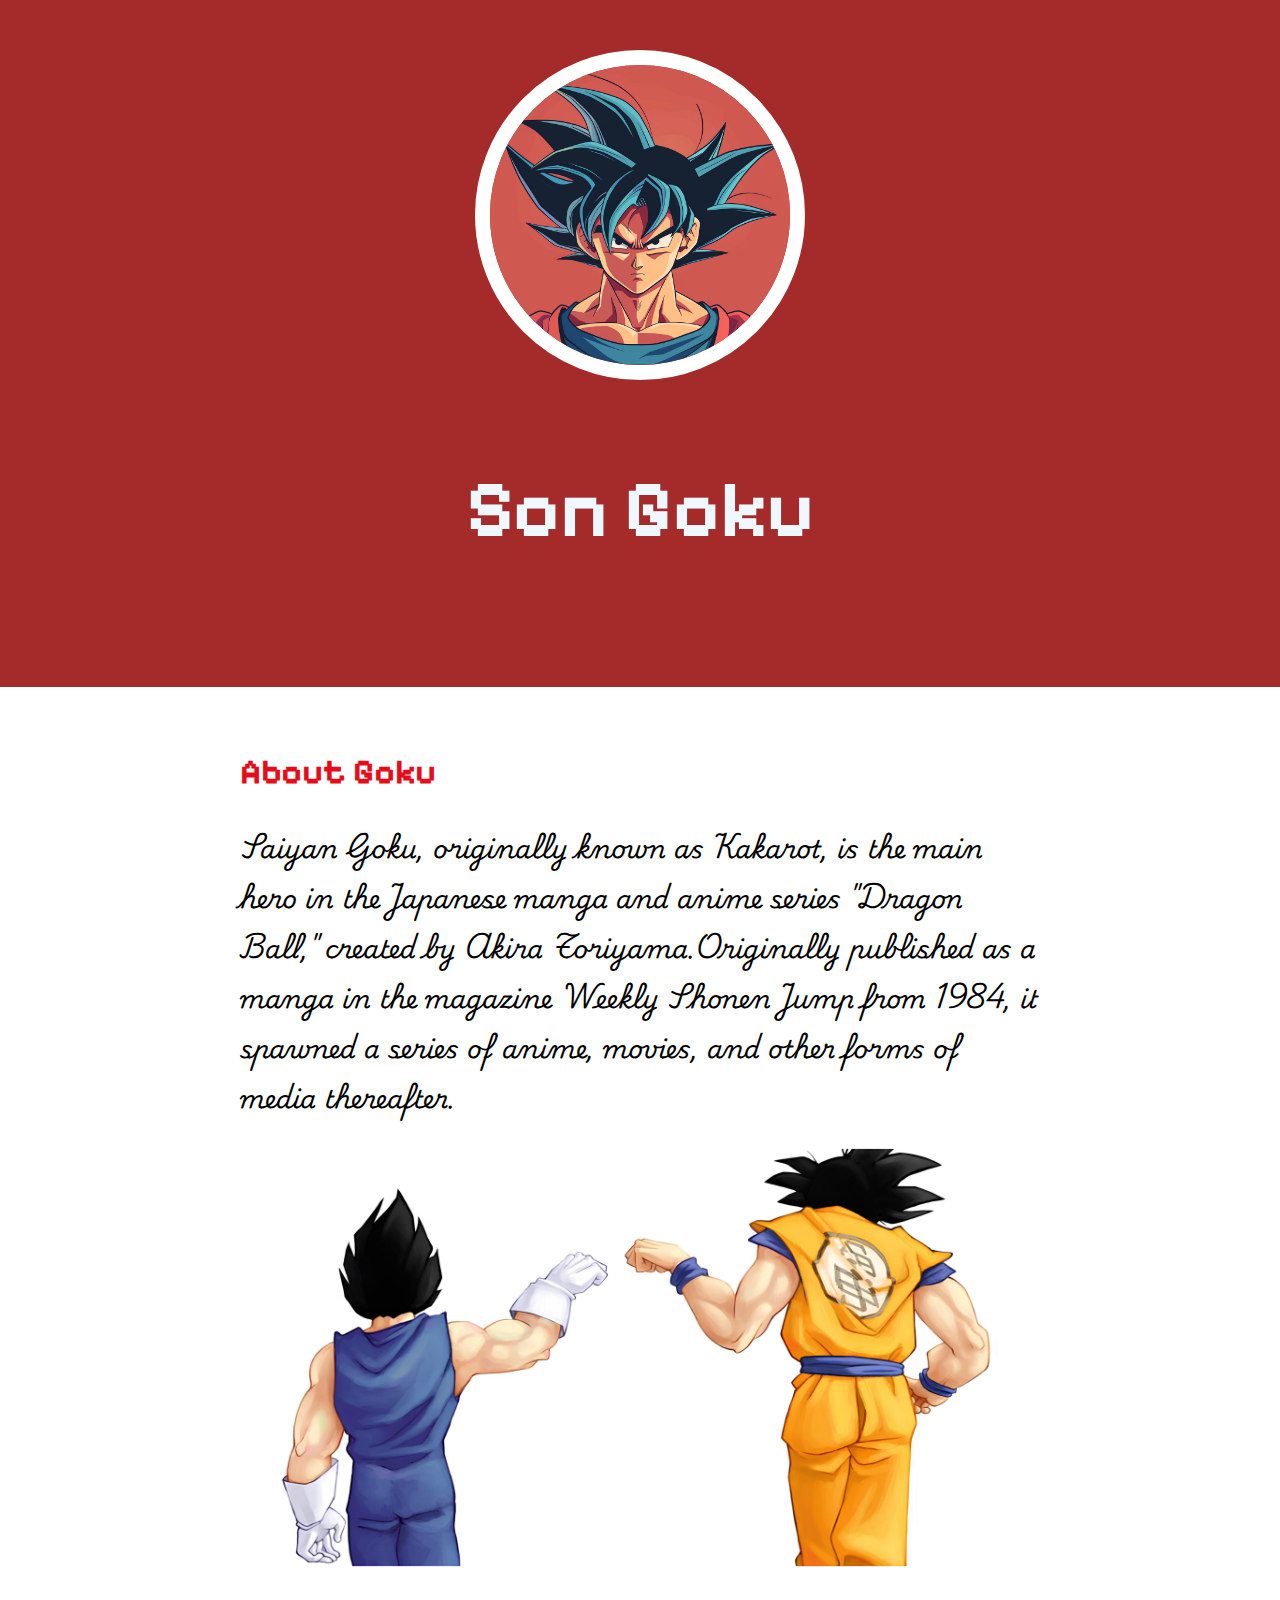
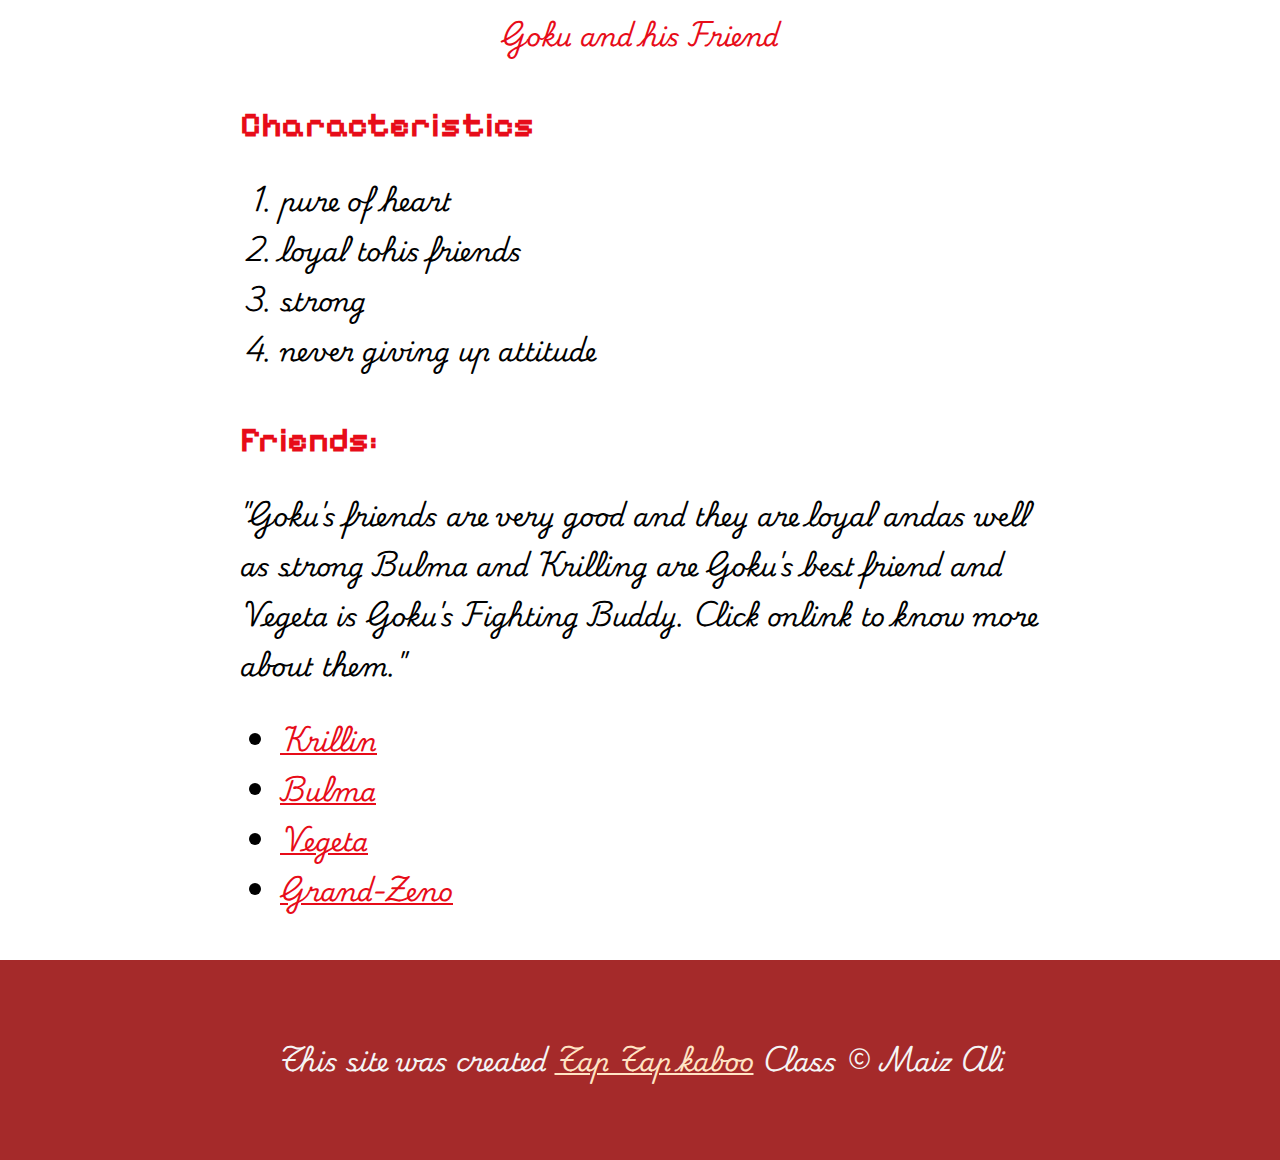
==== commit 7433e42d: "Update index.html" ====
--- a/index.html
+++ b/index.html
@@ -23,8 +23,8 @@
      <main id="main">
 <h2>About Goku</h2>
 <p>  Saiyan <span class="change">Goku</span>, originally known as Kakarot, is the main hero in the Japanese manga and anime series "Dragon Ball," created by Akira Toriyama.Originally published as a manga in the magazine Weekly Shonen Jump from 1984, it spawned a series of anime, movies, and other forms of media thereafter.</p>
-<figure><img src="/img/two.jpg" alt="friend">
-<figcaption class="caption">Goku and his Friend</figcaption> </figure>
+<img src="/img/two.jpg" alt="friend">
+<figure></figure><figcaption class="caption">Goku and his Friend</figcaption> </figure>
 
 <h2>Characteristics</h2>
 <!-- Characteristic  -->
